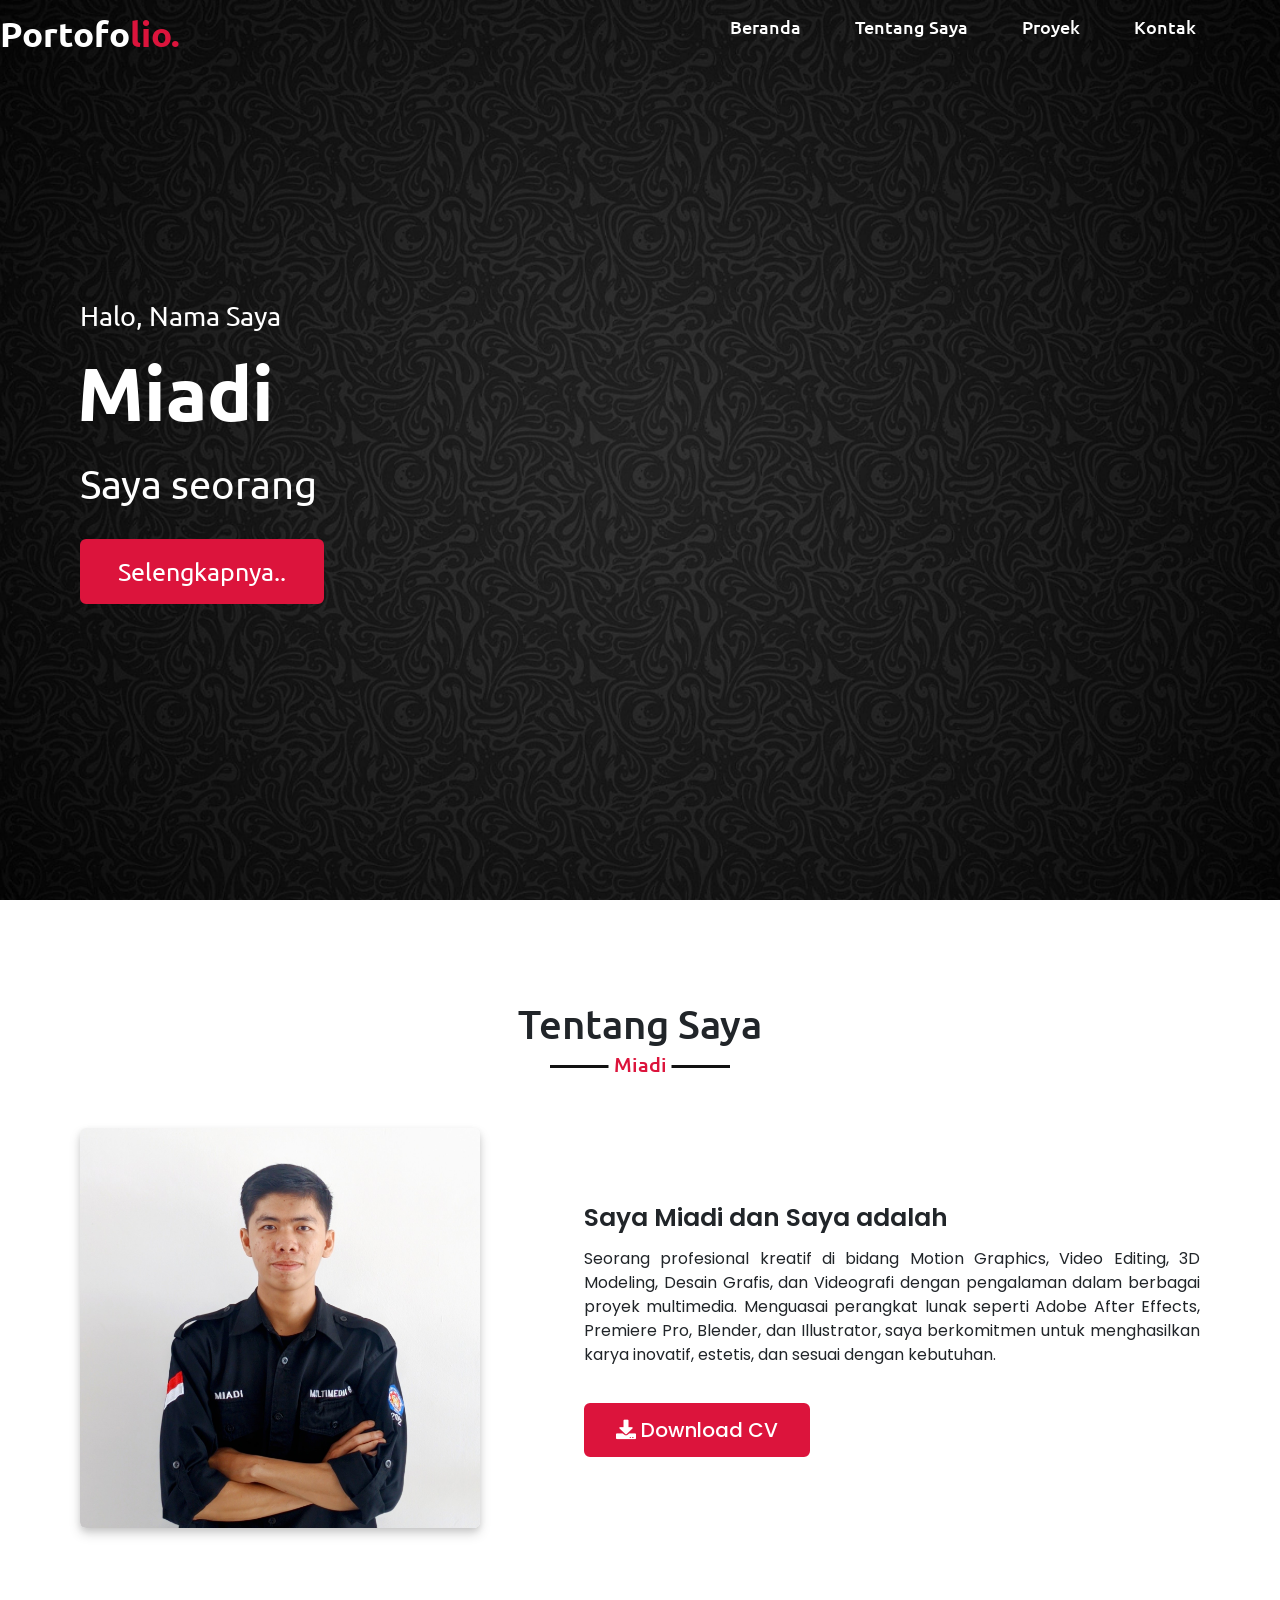
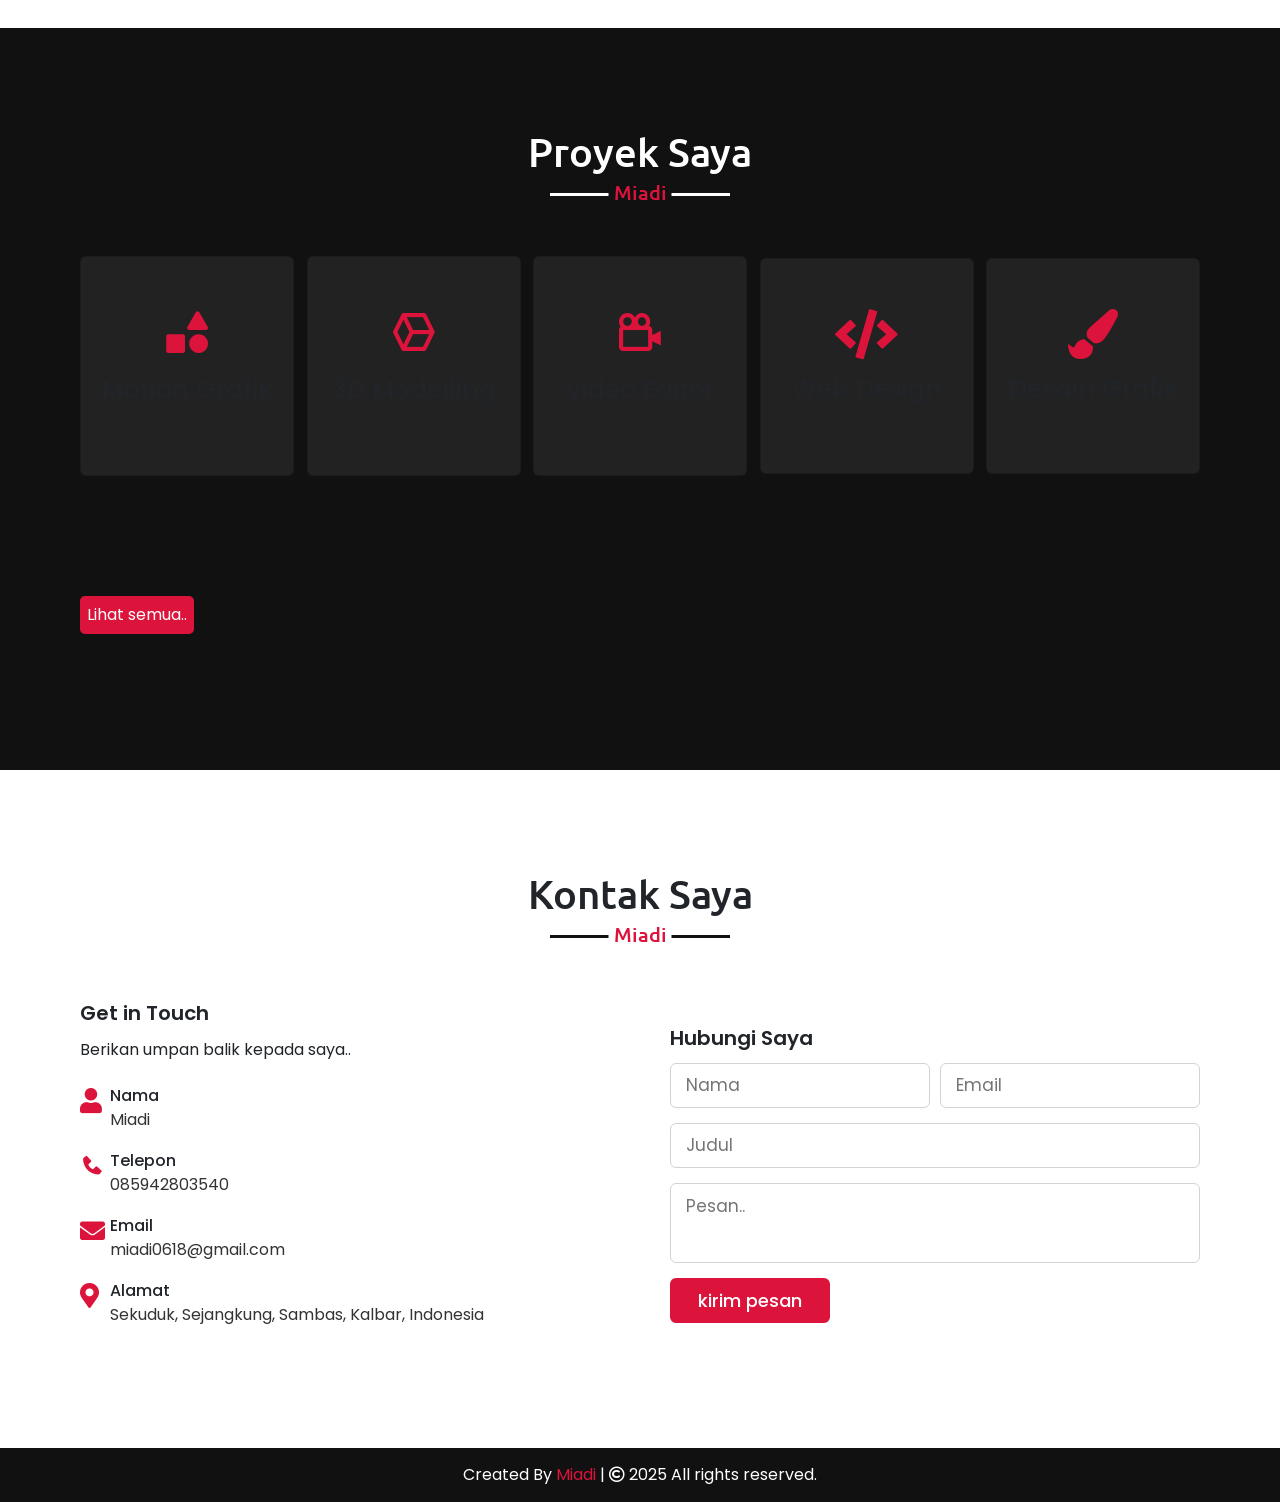
==== index.html @ 96605cbf "edit3" ====
<!DOCTYPE html>
<!-- Created By Miadi -->
<html lang="en">
<head>
    <meta charset="UTF-8">
    <meta name="viewport" content="width=device-width, initial-scale=1.0">
    <title>Personal Portfolio Website</title>
    <link rel="stylesheet" href="style_portofolio.css">

    <!-- cdn icon terbaru -->
    <link rel="stylesheet" href="https://cdnjs.cloudflare.com/ajax/libs/font-awesome/6.4.2/css/all.min.css" integrity="sha512-z3gLpd7yknf1YoNbCzqRKc4qyor8gaKU1qmn+CShxbuBusANI9QpRohGBreCFkKxLhei6S9CQXFEbbKuqLg0DA==" crossorigin="anonymous" referrerpolicy="no-referrer" />

    <link rel="stylesheet" href="https://cdnjs.cloudflare.com/ajax/libs/font-awesome/5.15.3/css/all.min.css"/>
    <script src="https://code.jquery.com/jquery-3.5.1.min.js"></script>
    <script src="https://cdnjs.cloudflare.com/ajax/libs/typed.js/2.0.11/typed.min.js"></script>
    <script src="https://cdnjs.cloudflare.com/ajax/libs/waypoints/4.0.1/jquery.waypoints.min.js"></script>
    <script src="https://cdnjs.cloudflare.com/ajax/libs/OwlCarousel2/2.3.4/owl.carousel.min.js"></script>
    <link rel="stylesheet" href="https://cdnjs.cloudflare.com/ajax/libs/OwlCarousel2/2.3.4/assets/owl.carousel.min.css"/>

    <!-- bootstrap -->
    <link href="https://cdn.jsdelivr.net/npm/bootstrap@5.0.2/dist/css/bootstrap.min.css" rel="stylesheet" integrity="sha384-EVSTQN3/azprG1Anm3QDgpJLIm9Nao0Yz1ztcQTwFspd3yD65VohhpuuCOmLASjC" crossorigin="anonymous">

    <!-- boxicon -->
    <link href='https://unpkg.com/boxicons@2.1.4/css/boxicons.min.css' rel='stylesheet'>

</head>
<body>
    <div class="scroll-up-btn">
        <i class="fas fa-angle-up"></i>
    </div>
    
    <nav class="navbar">
        <div class="max-width1">
            <div class="logo"><a href="#">Portofo<span>lio.</span></a></div>
            <ul class="menu">
                <li><a href="#home" class="menu-btn">Beranda</a></li>
                <li><a href="#about" class="menu-btn">Tentang Saya</a></li>
                <!-- <li><a href="#skills" class="menu-btn">Kemampuan</a></li> -->
                <li><a href="#services" class="menu-btn">Proyek</a></li>
                <li><a href="#contact" class="menu-btn">Kontak</a></li>
            </ul> 
        </div>
        <div class="menu-btn">
            <i class="fas fa-bars"></i>
        </div>
    </nav>

    <!-- home section start -->
    <section class="home" id="home">
        <div class="max-width">
            <div class="home-content">
                <div class="text-1">Halo, Nama Saya </div>
                <div class="text-2">Miadi</div>
                <div class="text-3">Saya seorang <span class="typing"></span></div>
                <a href="#about">Selengkapnya..</a>
            </div>
        </div>
        <div class="saya">
                <!-- <img src="images/saya.png" alt=""> -->
            </div>
    </section>




    <!-- about section start -->
    <section class="about" id="about">
        <div class="max-width">
            <h2 class="title">Tentang Saya</h2>
            <div class="about-content">
                <div class="column left">
                    <img src="images/me.jpg" alt="">
                </div>
                <div class="column right">
                    <div class="text">Saya Miadi dan Saya adalah <span class="typing-2"></span></div>
                    <p>Seorang profesional kreatif di bidang Motion Graphics, Video Editing, 3D Modeling, Desain Grafis, dan Videografi dengan pengalaman dalam berbagai proyek multimedia. Menguasai perangkat lunak seperti Adobe After Effects, Premiere Pro, Blender, dan Illustrator, saya berkomitmen untuk menghasilkan karya inovatif, estetis, dan sesuai dengan kebutuhan.</p>
                    <a href="https://drive.google.com/uc?export=download&id=19Hf9Jdq39tYBk__xKJUrTQYD89leUGbO">
                        <i class="fas fa-download"></i> Download CV
                    </a>
                    
                    
                </div>
            </div>
        </div>
    </section>

    <!-- https://drive.google.com/file/d/19Hf9Jdq39tYBk__xKJUrTQYD89leUGbO/view?usp=drive_link -->




        <!-- skills section start -->
        <!-- <section class="skills" id="skills">
            <div class="max-width">
                <h2 class="title">Kemampuan Saya</h2>
                <div class="skills-content">
                    <div class="column left">
                        <div class="text">My creative skills & experiences.</div>
                        <p>Lorem ipsum dolor sit amet consectetur adipisicing elit. Dignissimos, ratione error est recusandae consequatur, iusto illum deleniti quidem impedit, quos quaerat quis minima sequi. Cupiditate recusandae laudantium esse, harum animi aspernatur quisquam et delectus ipsum quam alias quaerat? Quasi hic quidem illum. Ad delectus natus aut hic explicabo minus quod.</p>
                        <a href="#">Read more</a>
                    </div>

                    <div class="column right header__container">

                        <div class="header__image">
                            <img src="img/apk/Blender.png" alt="header" class="floating blender"/>
                            <img src="img/apk/pr.png" alt="header" class="floating premiere"/>
                            <img src="img/apk/ae.png" alt="header" class="floating ae"/>
                          </div>
    
                    </div>
                </div>
            </div>
        </section> -->

    <!-- services section start -->
    <section class="services" id="services">
        <div class="max-width">
            <h2 class="title">Proyek Saya</h2>
            <div class="serv-content">

                <div class="card scroll-container" data-bs-toggle="collapse" data-bs-target="#multiCollapseExample1" aria-expanded="false" aria-controls="multiCollapseExample1"  onclick="window.location.href='#multiCollapseExample1';">
                    <div class="box">
                        <i class='bx bxs-shapes'></i>
                        <div class="text">Motion Grafik</div>
                        <p></p>
                    </div>
                </div>
                <div class="card" data-bs-toggle="collapse" data-bs-target="#multiCollapseExample2" aria-expanded="false" aria-controls="multiCollapseExample2" onclick="window.location.href='#multiCollapseExample2';">
                    <div class="box">
                        <i class='bx bx-cube-alt'></i>
                        <div class="text">3D Modelling</div>
                        <p></p>
                    </div>
                </div>
                <div class="card" data-bs-toggle="collapse" data-bs-target="#multiCollapseExample3" aria-expanded="false" aria-controls="multiCollapseExample3" onclick="window.location.href='#multiCollapseExample3';">
                    <div class="box">
                        <i class='bx bx-camera-movie'></i>
                        <div class="text">Video Editor</div>
                        <p></p>
                    </div>
                </div>
                <div class="card" data-bs-toggle="collapse" data-bs-target="#multiCollapseExample4" aria-expanded="false" aria-controls="multiCollapseExample4" onclick="window.location.href='#multiCollapseExample4';">
                    <div class="box">
                        <i class="fas fa-code"></i>
                        <div class="text">Web Design</div>
                        <p></p>
                    </div>
                </div>
                <div class="card" data-bs-toggle="collapse" data-bs-target="#multiCollapseExample5" aria-expanded="false" aria-controls="multiCollapseExample5" onclick="window.location.href='#multiCollapseExample5';">
                    <div class="box">
                        <i class="fas fa-paint-brush"></i>
                        <div class="text">Desain Grafis</div>
                        <p></p>
                    </div>
                </div>
               
               </div>

               <br><br><br><br><br>

               <p>
                <button class="btn-lihat" type="button" data-bs-toggle="collapse" data-bs-target=".multi-collapse" aria-expanded="false" aria-controls="multiCollapseExample1 multiCollapseExample2">Lihat semua..</button>
              </p>



              <div class="row" id="row">

<!-- -------------------------------------------------------------------------------------------------- -->

                <div class="col-12 mt-1">
                  <div class="collapse multi-collapse" id="multiCollapseExample1">
                    <div class="card card-body1">

                        <br>
                        <!-- card pertama motion -->
                        <div class="row row-cols-1 row-cols-md-2 g-4 row-cols-sm-1">

                            <div class="col">
                              <div class="card">
                                <article class="card__article">
                                  <iframe 
                                      src="https://www.youtube.com/embed/q24AsgGFx7E?si=3W241dP7K36eQRdl"
                                      title="YouTube video player" 
                                      class="card__iframe"
                                      frameborder="0" 
                                      allow="accelerometer; autoplay; clipboard-write; encrypted-media; gyroscope; picture-in-picture" 
                                      allowfullscreen>
                                  </iframe>
                              
                                  <div class="card__data">
                                      <h2 class="card__title">Iklan Super Burdas</h2>
                                      <a href="https://youtu.be/q24AsgGFx7E?si=dGJ-excuIYzQsgyW" class="card__button">Lihat</a>
                                  </div>
                              </article>
                              </div>
                            </div>

                       

                            <div class="col">
                              <div class="card">
                                <article class="card__article">
                                  <iframe 
                                      src="https://www.youtube.com/embed/hg7PuGPOqHw?si=G7HyFnnINPJ8nFLe" 
                                      title="YouTube video player" 
                                      class="card__iframe"
                                      frameborder="0" 
                                      allow="accelerometer; autoplay; clipboard-write; encrypted-media; gyroscope; picture-in-picture" 
                                      allowfullscreen>
                                  </iframe>
                              
                                  <div class="card__data">
                                      <h2 class="card__title">Animasi 2D | Pencemaran Sungai Sambas</h2>
                                      <a href="https://youtu.be/hg7PuGPOqHw?si=LdY50KUgfqYExidr" class="card__button">Lihat</a>
                                  </div>
                              </article>
                              </div>
                            </div>

                        </div>
                          <!-- card pertama -->

                    </div>
                  </div>
                </div>

<!-- -------------------------------------------------------------------------------------------------- -->

                <div class="col-12 mt-1">
                  <div class="collapse multi-collapse" id="multiCollapseExample2">
                    <div class="card card-body2">
                      
                        <br>
                        <!-- card kedua modelling -->
                        <div class="row row-cols-1 row-cols-md-2 g-4 row-cols-sm-1">

                            <div class="col">
                              <div class="card">
                                <article class="card__article">
                                  <iframe 
                                      src="https://www.youtube.com/embed/_586xhINRBM?si=McRN4S0EpmtvxrzA" 
                                      title="YouTube video player" 
                                      class="card__iframe"
                                      frameborder="0" 
                                      allow="accelerometer; autoplay; clipboard-write; encrypted-media; gyroscope; picture-in-picture" 
                                      allowfullscreen>
                                  </iframe>
                              
                                  <div class="card__data">
                                      <h2 class="card__title">Animasi 3D Tata Surya</h2>
                                      <a href="https://youtu.be/_586xhINRBM" class="card__button">Lihat</a>
                                  </div>
                              </article>
                              </div>
                            </div>
            

                            <div class="col">
                              <div class="card">
                                <article class="card__article">
                                  <iframe 
                                      src="https://www.youtube.com/embed/xCYUv6hjVT8?si=e72WwqLAdNTJS45x" 
                                      title="YouTube video player" 
                                      class="card__iframe"
                                      frameborder="0" 
                                      allow="accelerometer; autoplay; clipboard-write; encrypted-media; gyroscope; picture-in-picture" 
                                      allowfullscreen>
                                  </iframe>
                              
                                  <div class="card__data">
                                      <h2 class="card__title">Animasi 3D Dancing Ball Animation</h2>
                                      <a href="https://youtu.be/xCYUv6hjVT8" class="card__button">Lihat</a>
                                  </div>
                              </article>
                              </div>
                            </div>

                        </div>
                          <!-- card kedua -->
                        

                    </div>
                  </div>
                </div>



<!-- -------------------------------------------------------------------------------------------------- -->


                <div class="col-12 mt-1">
                  <div class="collapse multi-collapse" id="multiCollapseExample3">
                    <div class="card card-body3">
                      
                        <br>
                        <!-- card ketiga video editor-->
                        <div class="row row-cols-1 row-cols-md-2 g-4">

                            <div class="col">
                                <div class="card_website_img video">
                                    <article class="card__article">
                                        <h2 class="card__title video">Film Fiksi <span class="toko"></span></h2>
                                        <img 
                                            src="img/video/rahasia.png" 
                                            alt="Thumbnail Video Iklan Super Burdas"
                                            class="card-img"
                                            />
                                            <div class="card__data">
                                                <h2 class="card__title">Rahasia Buku Tua</h2>
                                                <a href="https://youtu.be/W3ik7_9vt18" class="card__button">Lihat</a>
                                            </div>
                                    </article>
                                </div>
                            </div>
                            
                            <div class="col">
                                <div class="card_website_img video">
                                    <article class="card__article">
                                        <h2 class="card__title video">Iklan Layanan Masyarakat</h2>
                                        <img 
                                            src="img/video/toxic.png" 
                                            alt="Thumbnail Video Iklan Super Burdas"
                                            class="card-img"
                                            />
                                            <div class="card__data">
                                                <h2 class="card__title">TOXIC</h2>
                                                <a href="https://youtu.be/NIaRHy4E2HA" class="card__button">Lihat</a>
                                            </div>
                                    </article>
                                </div>
                            </div>


                        </div>
                          <!-- card ketiga -->


                    </div>
                  </div>
                </div>

<!-- -------------------------------------------------------------------------------------------------- -->

              
                <div class="col-12 mt-1">
                  <div class="collapse multi-collapse" id="multiCollapseExample4">
                    <div class="card card-body4">
                      
                        <br>
                        <!-- card keempat web desain-->

                        <div class="row row-cols-1 row-cols-md-2 g-4">

                            <div class="col">
                                <div class="card_website_img website">
                                    <article class="card__article">
                                        <h2 class="card__title website">Desain UI login Page <span class="toko">tokosambas.com</span></h2>
                                        <img 
                                            src="img/website/w4.png" 
                                            alt="Thumbnail Video Iklan Super Burdas"
                                            class="card-img"
                                        />
                                    
                                    </article>
                                </div>
                            </div>
                            
                            <div class="col">
                                <div class="card_website_img website">
                                    <article class="card__article">
                                        <h2 class="card__title website">Clonning Website Lazada</h2>
                                        <img 
                                            src="img/website/w2.png" 
                                            alt="Thumbnail Video Iklan Super Burdas"
                                            class="card-img"
                                        />
                    
                                    </article>
                                </div>
                            </div>


                        </div>
                          <!-- card keempat -->


                    </div>
                  </div>
                </div>

<!-- -------------------------------------------------------------------------------------------------- -->

                <div class="col-12 mt-1">
                  <div class="collapse multi-collapse" id="multiCollapseExample5">
                    <div class="card card-body5">
                        
                        <br>
                        <!-- card kelima design grafis-->

                        <div class="row row-cols-1 row-cols-md-2 g-4">

                            <div class="col">
                                <div class="card img desain">
                                    <article class="card__article">
                                        <h2 class="card__title desain">Desain Poster UMKM Sambal Cobek Bakar</h2>
                                        <img 
                                            src="img/desain/d2.png" 
                                            alt="Thumbnail Video Iklan Super Burdas"
                                            class="card-img"
                                        />
                                    
                                    </article>
                                </div>
                            </div>
                            
                            <div class="col">
                                <div class="card img desain">
                                    <article class="card__article">
                                        <h2 class="card__title desain">Desain Label UMKM Madu Kelulut</h2>
                                        <img 
                                            src="img/desain/d6.jpeg" 
                                            alt="Thumbnail Video Iklan Super Burdas"
                                            class="card-img"
                                        />
                    
                                    </article>
                                </div>
                            </div>
                            



                        </div>
                            <!-- card kelima -->


                    </div>
                  </div>
                </div>
           


            </div>


            </div>
        </div>

        
    </section>
    <!-- services section end -->





    <!-- contact section start -->
    <section class="contact" id="contact">
        <div class="max-width">
            <h2 class="title">Kontak Saya</h2>
            <div class="contact-content">
                <div class="column left">
                    <div class="text">Get in Touch</div>
                    <p>Berikan umpan balik kepada saya..</p>
                    <div class="icons">
                        <div class="row" >
                            <i class="fas fa-user"></i>
                            <div class="info">
                                <div class="head">Nama</div>
                                <div class="sub-title">Miadi</div>
                            </div>
                        </div>
                        <div class="row" onclick="window.location.href='https:/bit.ly/3UehojF';">
                            <i class='bx bxs-phone'></i>
                            <div class="info">
                                <div class="head">Telepon</div>
                                <div class="sub-title">085942803540</div>
                            </div>
                        </div>
                        <div class="row" onclick="window.location.href='mailto:miadi0618@gmail.com?subject=Subjek%20Pesan&body=Isi%20Pesan%20Anda';">
                            <i class="fas fa-envelope"></i>
                            <div class="info">
                                <div class="head">Email</div>
                                <div class="sub-title">miadi0618@gmail.com</div>
                            </div>
                        </div>
                        <div class="row" onclick="window.location.href='https:/maps.app.goo.gl/vZv94PPFDSzTx4Ua9';">
                            <i class="fas fa-map-marker-alt"></i>
                            <div class="info">
                                <div class="head">Alamat</div>
                                <div class="sub-title">Sekuduk, Sejangkung, Sambas, Kalbar, Indonesia</div>
                            </div>
                        </div>
                        
                        
                    </div>
                </div>

                <div class="column right">
                    <div class="text">Hubungi Saya</div>
                    <form action="https://formspree.io/f/xgejzkay" method="post">
                        <div class="fields">
                            <div class="field name">
                                <input type="text" placeholder="Nama" required name="name" id="name">
                            </div>
                            <div class="field email">
                                <input type="email" placeholder="Email" required name="email" id="email">
                            </div>
                        </div>
                        <div class="field">
                            <input type="text" placeholder="Judul" required name="Subject" id="Subject">
                        </div>
                        <div class="field textarea">
                            <textarea cols="30" rows="10" placeholder="Pesan.." required name="message" id="message"></textarea>
                        </div>
                        <div class="button-area">
                            <button type="submit">kirim pesan</button>
                        </div>
                    </form>
                </div>
            </div>
        </div>
    </section>

    <!-- footer section start -->
    <footer>
        <span>Created By <a href="">Miadi</a> | <span class="far fa-copyright"></span> 2025 All rights reserved.</span>
    </footer>

    <!-- on clik -->
    <!-- onclick="window.location.href='...';" -->


    <!-- no hp -->
    <!-- onclick="window.location.href='https:/bit.ly/3UehojF';" -->

    <!-- email -->
    <!-- onclick="window.location.href='mailto:miadi0618@gmail.com?subject=Subjek%20Pesan&body=Isi%20Pesan%20Anda';" -->

    <!-- map -->
    <!-- onclick="window.location.href='https:/maps.app.goo.gl/vZv94PPFDSzTx4Ua9';" -->




    <script src="script_portofolio.js"></script>

<!-- Script -->
<!-- <script>
    function toggleCollapseAndScroll(target) {
        const element = document.querySelector(target);

        if (!element) return; // Jika elemen tidak ditemukan, keluar dari fungsi

        // Toggle collapse menggunakan Bootstrap
        const collapseInstance = new bootstrap.Collapse(element, { toggle: true });

        // Tunggu hingga elemen terbuka (Bootstrap animasi sekitar 350ms)
        setTimeout(() => {
            element.scrollIntoView({ behavior: "smooth", block: "start" });
        }, 400);
    }
</script> -->

<!-- Bootstrap JS (Pastikan ini ada di proyek) -->
<!-- <script src="https://cdn.jsdelivr.net/npm/bootstrap@5.3.0/dist/js/bootstrap.bundle.min.js"></script> -->

    <!-- bootstrap -->
    <script src="https://cdn.jsdelivr.net/npm/bootstrap@5.0.2/dist/js/bootstrap.bundle.min.js" integrity="sha384-MrcW6ZMFYlzcLA8Nl+NtUVF0sA7MsXsP1UyJoMp4YLEuNSfAP+JcXn/tWtIaxVXM" crossorigin="anonymous"></script>
</body>
</html>
---- style_portofolio.css ----
/*  import google fonts */
@import url('https://fonts.googleapis.com/css2?family=Poppins:wght@400;500;600;700&family=Ubuntu:wght@400;500;700&display=swap');

*{
    margin: 0;
    padding: 0;
    box-sizing: border-box;
    text-decoration: none;
}
html{
    scroll-behavior: smooth;
}

/* custom scroll bar */
::-webkit-scrollbar {
    width: 10px;
}
::-webkit-scrollbar-track {
    background: #f1f1f1;
}
::-webkit-scrollbar-thumb {
    background: #888;
}

::-webkit-scrollbar-thumb:hover {
    background: #555;
}

/* all similar content styling codes */
section{
    padding: 100px 0px;
}
.max-width{
    max-width: 1300px;
    padding: 0px 80px ;
    margin: auto;
}
.about, .services, .skills, .teams, .contact, footer{
    font-family: 'Poppins', sans-serif;
}
.about .about-content,
.services .serv-content,
.skills .skills-content,
.contact .contact-content{
    display: flex;
    flex-wrap: wrap;
    align-items: center;
    justify-content: space-between;
}
section .title{
    position: relative;
    text-align: center;
    font-size: 40px;
    font-weight: 500;
    margin-bottom: 60px;
    padding-bottom: 20px;
    font-family: 'Ubuntu', sans-serif;
}
section .title::before{
    content: "";
    position: absolute;
    bottom: 0px;
    left: 50%;
    width: 180px;
    height: 3px;
    background: #111;
    transform: translateX(-50%);
}
section .title::after{
    position: absolute;
    bottom: -8px;
    left: 50%;
    font-size: 20px;
    color: crimson;
    padding: 0px 5px;
    background: #fff;
    transform: translateX(-50%);
}

/* navbar styling */

.navbar{
    position: fixed !important;
    width: 100% ;
    z-index: 1002 ;
    padding: 30px 30px ;
    font-family: 'Ubuntu', sans-serif;
    transition: all 0.3s ease;
}
.navbar.sticky{
    padding: 15px 30px ;
    background: crimson;
}
.navbar .max-width1{
    display: flex !important;
    align-items: center !important;
    justify-content: space-between !important;
    text-decoration: none ;
}

.navbar .logo{
    text-decoration: none ;
}
.navbar .logo a{
    color: #fff ;
    font-size: 35px;
    font-weight: 600;
    text-decoration: none;
}
.navbar .logo a span{
    color: crimson ;
    transition: all 0.3s ease;
}
.navbar.sticky .logo a span{
    color: yellow !important;
}

.navbar .menu{
    padding-left: 500px;
}


.navbar .menu li{
    list-style: none;
    display: inline-block;
    margin-left: 25px;
}
.navbar .menu li a{
    display: block;
    color: #fff !important;
    font-size: 18px;
    font-weight: 500;
    margin-left: 25px;
    transition: color 0.3s ease;
    text-decoration: none;
}
.navbar .menu li a:hover{
    color: crimson !important;
}
.navbar.sticky .menu li a:hover{
    color: yellow !important;
}

/* menu btn styling */
.menu-btn{
    color: #fff;
    font-size: 23px;
    cursor: pointer;
    display: none;
}
.scroll-up-btn{
    position: fixed;
    height: 45px;
    width: 42px;
    background: crimson;
    right: 30px;
    bottom: 10px;
    text-align: center;
    line-height: 45px;
    color: #fff;
    z-index: 1001;
    font-size: 30px;
    border-radius: 6px;
    border-bottom-width: 2px;
    cursor: pointer;
    opacity: 0;
    pointer-events: none;
    transition: all 0.3s ease;
}
.scroll-up-btn.show{
    bottom: 30px;
    opacity: 1;
    pointer-events: auto;
}
.scroll-up-btn:hover{
    filter: brightness(90%);
}


/* home section styling */
.home{
    display: flex;
    background: url("images/bg.jpg") no-repeat center;
    height: 100vh;
    color: #fff;
    min-height: 500px;
    background-size: cover;
    background-attachment: fixed;
    font-family: 'Ubuntu', sans-serif;
}
.home .max-width{
  width: 100%;
  display: flex;
}
.home .max-width .row{
  margin-right: 0;
}
.home .home-content .text-1{
    font-size: 27px;
}
.home .home-content .text-2{
    font-size: 75px;
    font-weight: 600;
    margin-left: -3px;
}
.home .home-content .text-3{
    font-size: 40px;
    margin: 5px 0;
}
.home .home-content .text-3 span{
    color: crimson;
    font-weight: 500;
}
.home .home-content a{
    display: inline-block;
    background: crimson;
    color: #fff;
    font-size: 25px;
    padding: 12px 36px;
    margin-top: 20px;
    font-weight: 400;
    border-radius: 6px;
    border: 2px solid crimson;
    transition: all 0.3s ease;
    text-decoration: none;
}
.home .home-content a:hover{
    color: crimson;
    background: none;
    text-decoration: none;
}

/*nyobe gambar*/
.home .saya img{
    margin-top: px;
    margin-right: 20px;
    height: 40rem;
    width: 30rem;
}

/* about section styling */
.about .title::after{
    content: "Miadi";
}
.about .about-content .left{
    width: 45%;
}
.about .about-content .left img{
    height: 400px;
    width: 400px;
    object-fit: cover;
    border-radius: 6px;
    box-shadow: 0px 6px 12px rgba(0, 0, 0, 0.15), 
    0px 3px 6px rgba(0, 0, 0, 0.1);
}
.about .about-content .right{
    width: 55%;
}
.about .about-content .right .text{
    font-size: 25px;
    font-weight: 600;
    margin-bottom: 10px;
}
.about .about-content .right .text span{
    color: crimson;
}
.about .about-content .right p{
    text-align: justify;
}
.about .about-content .right a{
    display: inline-block;
    background: crimson;
    color: #fff;
    font-size: 20px;
    font-weight: 500;
    padding: 10px 30px;
    margin-top: 20px;
    border-radius: 6px;
    border: 2px solid crimson;
    transition: all 0.3s ease;
    text-decoration: none;
    
}
.about .about-content .right a:hover{
    color: crimson;
    background: none;
    text-decoration: none;
}

/* services section styling/      PROYEK      */
.services, .teams{
    color:#fff;
    background: #111;
}
.services .title::before,
.teams .title::before{
    background: #fff;
}
.services .title::after,
.teams .title::after{
    background: #111;
    content: "Miadi";
}
.services .serv-content .card{
    width: calc(20% - 10px);
    background: #222;
    text-align: center;
    border-radius: 6px;
    padding: 50px 5px;
    cursor: pointer;
    transition: all 0.3s ease;
}
.services .serv-content .card:hover{
    background: crimson;
}
.services .serv-content .card .box{
    transition: all 0.3s ease;
}
.services .serv-content .card:hover .box{
    transform: scale(1.05);
}
.services .serv-content .card i{
    font-size: 50px;
    color: crimson;
    transition: color 0.3s ease;
}
.services .serv-content .card:hover i{
    color: #fff;
}
.services .serv-content .card .text{
    font-size: 25px;
    font-weight: 500;
    margin: 10px 0 7px 0;
}



.card.img{
    max-width: 350px; /* Sesuaikan dengan ukuran yang diinginkan */
    margin: 0 auto;
}
.card_website_img{
    max-width: 500px; /* Sesuaikan dengan ukuran yang diinginkan */
    margin: 0 auto;
}
/* ---------------------------------------------------------- */
.card_website_img.video:hover{
    transform: scale(1.2);
    transition: ease .5s;
    box-shadow: 0 10px 20px rgb(255, 0, 0);
}

.card_website_img.website:hover{
    transform: scale(1.2);
    transition: ease .5s;
    box-shadow: 0 10px 20px rgba(0, 179, 255, 0.855);
}
.card.img.desain:hover{
    transform: scale(1.2);
    transition: ease .5s;
    box-shadow: 0 10px 20px orangered;
}

/* ------------------------------------------------------------ */

h2.card__title.video{
    font-size: 25px;
    background-color: rgba(227, 30, 30, 0.907);
    color: white;
    text-align: center;
    padding: 2px;
    border-radius: 5px;
}

h2.card__title.website{
    font-size: 25px;
    background-color: rgba(0, 179, 255, 0.855);
    color: white;
    text-align: center;
    padding: 2px;
    border-radius: 5px;
}

h2.card__title.desain{
    font-size: 25px;
    background-color: orangered;
    color: white;
    text-align: center;
    padding: 2px;
    border-radius: 5px;
}


.card__iframe {
    width: 500px;
    height: 328px;
    border-radius: 1.5rem;
    overflow: hidden;
    display: block;
}

.card-img {
    width: 100%; /* Mengikuti lebar container */
    height: auto; /* Menjaga proporsi gambar */
    border-radius: 1.5rem; /* Memberikan sudut melengkung */
    display: block; /* Menghapus ruang bawah gambar (jika ada) */
    object-fit: cover; /* Opsional, gunakan untuk memotong gambar agar pas di container */
}

/* .card.scroll-container {
    max-height: 400px; 
    overflow: hidden; 
    position: relative;
} */



.row.row-cols-1.row-cols-md-2.g-4 .card{
    background: transparent !important;
}

h2.card__title{
    z-index: 1000;
}



.btn-lihat{
    padding: 7px;
    color: #fff;
    background: crimson;
    border-radius: 5px;
    border: none;
}

.card.card-body1, .card.card-body2, .card.card-body3, .card.card-body4, .card.card-body5{
    background-color: transparent;
}




/* ================================================ */

.container2 {
    display: grid;
    place-items: center;
    margin-inline: 1.5rem;
    padding-block: 1rem;
  }

  .kartu .judul{
    margin: auto;
    padding: 0 0 1rem;
    font-size: 2rem;
    color: black;
    text-align: center;
  }
  
  .kartu .judul span{
    color: crimson;
  }
  
   .kartu .judul-p{
    padding-bottom: 2.5rem;
    font-size: 1.5rem;
    color: black;
    margin: auto;
    text-align: center;
  }

  
  .card__container2 {
    display: grid;
    row-gap: 3.5rem;
  }
  
  .card__article {
    position: relative;
    overflow: hidden;
  }
  
  .card__img {
    width: 328px;
    height: 328px;
    border-radius: 1.5rem;
  }
  
  .card__data {
    width: 500px;
    background-color: white;
    padding: 1.5rem 1.5rem;
    box-shadow: 0 8px 24px hsla(0, 0%, 0%, .15);
    border-radius: 1rem;
    position: absolute;
    bottom: -9rem;
    left: 0;
    right: 0;
    margin-inline: auto;
    opacity: 0;
    transition: opacity 1s 1s;
    z-index: 1000;
  }
  
  .card__description {
    display: block;
    font-size: 1.3rem;
    margin-bottom: 20px;
  }
  
  .card__title {
    font-size: 1.3rem;
    font-weight: 500;
    color: maroon;
    margin-bottom: 20px;
    cursor: pointer;
  }
  
  .card__button {
    text-decoration: none;
    font-size: 20px;
    font-weight: 500;
    color: white;
    background-color: crimson;
    padding: 5px 10px;
    border-radius: 5px;
    text-decoration: none;
  }
  
  .card__button:hover {
    background: none;
    color: #e71247;
    outline: 2px solid crimson;
  }


  span.toko{
    color: yellow;

  }
  
/* --------------------------------------------------- */


  /*  animasi hover */
  .card__article:hover .card__data {
    animation: show-data 1s forwards;
    opacity: 1;
    transition: opacity .3s;
  }
  
  .card__article:hover {
    animation: remove-overflow 2s forwards;
  }
  
  .card__article:not(:hover) {
    animation: show-overflow 2s forwards;
  }
  
  .card__article:not(:hover) .card__data {
    animation: remove-data 1s forwards;
  }
  
  /* Card animation */
  @keyframes show-data {
    50% {
      transform: translateY(-10rem);
    }
    100% {
      transform: translateY(-7rem);
    }
  }
  
  @keyframes remove-overflow {
    to {
      overflow: initial;
    }
  }
  
  @keyframes remove-data {
    0% {
      transform: translateY(-7rem);
    }
    50% {
      transform: translateY(-10rem);
    }
    100% {
      transform: translateY(.5rem);
    }
  }
  
  @keyframes show-overflow {
    0% {
      overflow: initial;
      pointer-events: none;
    }
    50% {
      overflow: hidden;
    }
  }




/* ================================================ */







/* ======================================================================== */


.header__image {
    position: relative;
  }
  
  .header__image img {
    position: absolute;
    top: 50%;
    left: 50%;
    border: 0.5rem solid var(--extra-light);
    border-radius: 2rem;
    /* box-shadow: 5px 5px 30px rgba(0, 0, 0, 0.1); */
  }


  /* blender */
  
  .header__image img:nth-child(1) {
    max-width: 170px;
    transform: translate(-65%, -50%);

  }
  /* ae */
  
  .header__image img:nth-child(2) {
    max-width: 170px;
    transform: translate(-60%, -25%);
    
  }

  /* premiere */
  .header__image img:nth-child(2) {
    max-width: 170px;
    transform: translate(5%, -20%);
  }



    .header__image .floating.blender{
        top: 220px;
        left: 350px;
        z-index: 300;
        box-shadow: -7px 7px 5px rgba(0, 0, 0, 0.515)

    }
    .header__image .floating.premiere{
        top: -130px;
        left: -20px;
        z-index: 100;
        box-shadow: 7px 7px 5px rgba(0, 0, 0, 0.427)

    }
    .header__image .floating.ae{
        top: -90px;
        left: 70px;
        z-index: 200;
        box-shadow: 7px 7px 5px 2px rgba(0, 0, 0, 0.427)


    }


.header__image {
    position: relative;
  }
  
  .floating {
    position: absolute;
    animation: float 2s ease-in-out infinite;
  }



  @keyframes float {
    0% {
      transform: translate(0, 0);
    }
    50% {
      transform: translate(0, -20px);
    }
    100% {
      transform: translate(0, 0);
    }
  }















/* skills section styling */
/* .skills{
    background: #d9d9d9;
    height: 100vh;
}
.skills .title::after{
    background: #d9d9d9;
    content: "Miadi";
}
.skills .skills-content .column{
    width: calc(50% - 30px);
}
.skills .skills-content .left .text{
    font-size: 20px;
    font-weight: 600;
    margin-bottom: 10px;
}
.skills .skills-content .left p{
    text-align: justify;
}
.skills .skills-content .left a{
    display: inline-block;
    background: crimson;
    color: #fff;
    font-size: 18px;
    font-weight: 500;
    padding: 8px 16px;
    margin-top: 20px;
    border-radius: 6px;
    border: 2px solid crimson;
    transition: all 0.3s ease;
}
.skills .skills-content .left a:hover{
    color: crimson;
    background: none;
}
.skills .skills-content .right .bars{
    margin-bottom: 15px;
}
.skills .skills-content .right .info{
    display: flex;
    margin-bottom: 5px;
    align-items: center;
    justify-content: space-between;
}
.skills .skills-content .right span{
    font-weight: 500;
    font-size: 18px;
}
.skills .skills-content .right .line{
    height: 5px;
    width: 100%;
    background: lightgrey;
    position: relative;
}
.skills .skills-content .right .line::before{
    content: "";
    position: absolute;
    height: 100%;
    left: 0;
    top: 0;
    background: crimson;
}
.skills-content .right .html::before{
    width: 10%;
}
.skills-content .right .css::before{
    width: 70%;
}
.skills-content .right .js::before{
    width: 50%;
}
.skills-content .right .php::before{
    width: 60%;
}
.skills-content .right .mysql::before{
    width: 60%;
} */



/* contact section styling */
.contact .title::after{
    content: "Miadi";
}
.contact .contact-content .column{
    width: calc(50% - 30px);
}
.contact .contact-content .text{
    font-size: 20px;
    font-weight: 600;
    margin-bottom: 10px;
}
.contact .contact-content .left p{
    text-align: justify;
}
.contact .contact-content .left .icons{
    margin: 10px 0 !important;
}
.contact .contact-content .row{
    display: flex;
    height: 65px;
    align-items: center;
    cursor: pointer;
}
.contact .contact-content .row:hover{
    color: #fff;
    background: #888787;
    border-radius: 5px;
    transition: 0.5s ease;
}

.contact .contact-content .row .sub-title:hover{
    color: crimson;
}
.contact .contact-content .row .info{
    margin-left: 30px;
    margin-top: -50px;
}
.contact .contact-content .row i{
    font-size: 25px;
    color: crimson;
}
.contact .contact-content .info .head{
    font-weight: 500;
}
.contact .contact-content .info .sub-title{
    color: #333;
}
.contact .right form .fields{
    display: flex;
}
.contact .right form .field,
.contact .right form .fields .field{
    height: 45px;
    width: 100%;
    margin-bottom: 15px;
}
.contact .right form .textarea{
    height: 80px;
    width: 100%;
}
.contact .right form .name{
    margin-right: 10px;
}
.contact .right form .field input,
.contact .right form .textarea textarea{
    height: 100%;
    width: 100%;
    border: 1px solid lightgrey;
    border-radius: 6px;
    outline: none;
    padding: 0 15px;
    font-size: 17px;
    font-family: 'Poppins', sans-serif;
    transition: all 0.3s ease;
}
.contact .right form .field input:focus,
.contact .right form .textarea textarea:focus{
    border-color: #b3b3b3;
}
.contact .right form .textarea textarea{
  padding-top: 10px;
  resize: none;
}
.contact .right form .button-area{
  display: flex;
  align-items: center;
}
.right form .button-area button{
  color: #fff;
  display: block;
  width: 160px!important;
  height: 45px;
  outline: none;
  font-size: 18px;
  font-weight: 500;
  border-radius: 6px;
  cursor: pointer;
  flex-wrap: nowrap;
  background: crimson;
  border: 2px solid crimson;
  transition: all 0.3s ease;
}
.right form .button-area button:hover{
  color: crimson;
  background: none;
}
/* footer section styling */
footer{
    background: #111;
    padding: 15px 23px;
    color: #fff;
    text-align: center;
}
footer span a{
    color: crimson;
    text-decoration: none;
}
footer span a:hover{
    text-decoration: underline;
}



/* ========================================================================== */



/* responsive media query start */
@media (max-width: 1104px) {
    .about .about-content .left img{
        height: 350px;
        width: 350px;
    }
    .header__image img:nth-child(1) {
        max-width: 300px;
      }
    
      .header__image img:nth-child(2) {
        max-width: 200px;
      }
}

@media (max-width: 991px) {
    .max-width{
        padding: 0 50px;
    }
    .skills{
        height: auto;
    }
}
@media (max-width: 947px){
    .menu-btn{
        display: block;
        z-index: 999;
    }
    .menu-btn i.active:before{
        content: "\f00d";
    }
    .navbar .menu{
        position: fixed;
        height: 100vh;
        width: 100%;
        left: -100%;
        top: 0;
        background: #111;
        text-align: center;
        padding-top: 80px;
        transition: all 0.3s ease;
    }
    .navbar .menu.active{
        left: 0;
    }
    .navbar .menu li{
        display: block;
    }
    .navbar .menu li a{
        display: inline-block;
        margin: 20px 0;
        font-size: 25px;
    }
    .home .home-content .text-2{
        font-size: 70px;
    }
    .home .home-content .text-3{
        font-size: 35px;
    }
    .home .home-content a{
        font-size: 23px;
        padding: 10px 30px;
    }
    .max-width{
        max-width: 930px;
    }
    .about .about-content .column{
        width: 100%;
    }
    .about .about-content .left{
        display: flex;
        justify-content: center;
        margin: 0 auto 60px;
    }
    .about .about-content .right{
        flex: 100%;
    }
    .services .serv-content .card{
        width: calc(50% - 10px);
        margin-bottom: 20px;
    }
    .skills .skills-content .column,
    .contact .contact-content .column{
        width: 100%;
        margin-bottom: 35px;
    }

    .navbar .menu{
        padding-left: 0;
    }

    .header__image {
        min-height: 500px;
      }
    
}

@media (max-width: 690px) {
    .max-width{
        padding: 0 23px;
    }
    .home .home-content .text-2{
        font-size: 60px;
    }
    .home .home-content .text-3{
        font-size: 32px;
    }
    .home .home-content a{
        font-size: 20px;
    }
    .services .serv-content .card{
        width: 100%;
    }

    .navbar .menu{
        padding-left: 0;
    }
/* --------------------------------- */
    .card__iframe {
        width: 420px;
        height: 328px;
        border-radius: 1.5rem;
        overflow: hidden;
        display: block;
        margin: auto;
    }

    .card__data {
        width: 400px;
        background-color: white;
        padding: 1.5rem 1.5rem;
        box-shadow: 0 8px 24px hsla(0, 0%, 0%, .15);
        border-radius: 1rem;
        position: absolute;
        bottom: -9rem;
        left: 0;
        right: 0;
        margin-inline: auto;
        opacity: 0;
        transition: opacity 1s 1s;
        z-index: 1000;
      }

      .card_website_img.video:hover{
        transform: scale(1.1);
        transition: ease .5s;
        box-shadow: 0 10px 20px rgb(255, 0, 0);
    }
    
    .card_website_img.website:hover{
        transform: scale(1.1);
        transition: ease .5s;
        box-shadow: 0 10px 20px rgba(0, 179, 255, 0.855);
    }
    .card.img.desain:hover{
        transform: scale(1.1);
        transition: ease .5s;
        box-shadow: 0 10px 20px orangered;
    }

/* --------------------------------- */

}

@media (max-width: 500px) {
    .home .home-content .text-2{
        font-size: 50px;
    }
    .home .home-content .text-3{
        font-size: 27px;
    }
    .about .about-content .right .text,
    .skills .skills-content .left .text{
        font-size: 19px;
    }
    .contact .right form .fields{
        flex-direction: column;
    }
    .contact .right form .name,
    .contact .right form .email{
        margin: 0;
    }
    .right form .error-box{
       width: 150px;
    }
    .scroll-up-btn{
        right: 15px;
        bottom: 15px;
        height: 38px;
        width: 35px;
        font-size: 23px;
        line-height: 38px;
    }

    .navbar .menu{
        padding-left: 0;
    }



    /* --------------------------------- */
    .card__iframe {
        width: auto;
        height: 328px;
        border-radius: 1.5rem;
        overflow: hidden;
        display: block;
        margin: auto;
    }

    .card__data {
        width: auto;
        background-color: white;
        padding: 1.5rem 1.5rem;
        box-shadow: 0 8px 24px hsla(0, 0%, 0%, .15);
        border-radius: 1rem;
        position: absolute;
        bottom: -9rem;
        left: 0;
        right: 0;
        margin-inline: auto;
        opacity: 0;
        transition: opacity 1s 1s;
        z-index: 1000;
      }

      .card_website_img.video:hover{
        transform: scale(1.1);
        transition: ease .5s;
        box-shadow: 0 10px 20px rgb(255, 0, 0);
    }
    
    .card_website_img.website:hover{
        transform: scale(1.1);
        transition: ease .5s;
        box-shadow: 0 10px 20px rgba(0, 179, 255, 0.855);
    }
    .card.img.desain:hover{
        transform: scale(1.1);
        transition: ease .5s;
        box-shadow: 0 10px 20px orangered;
    }

/* --------------------------------- */
    
}
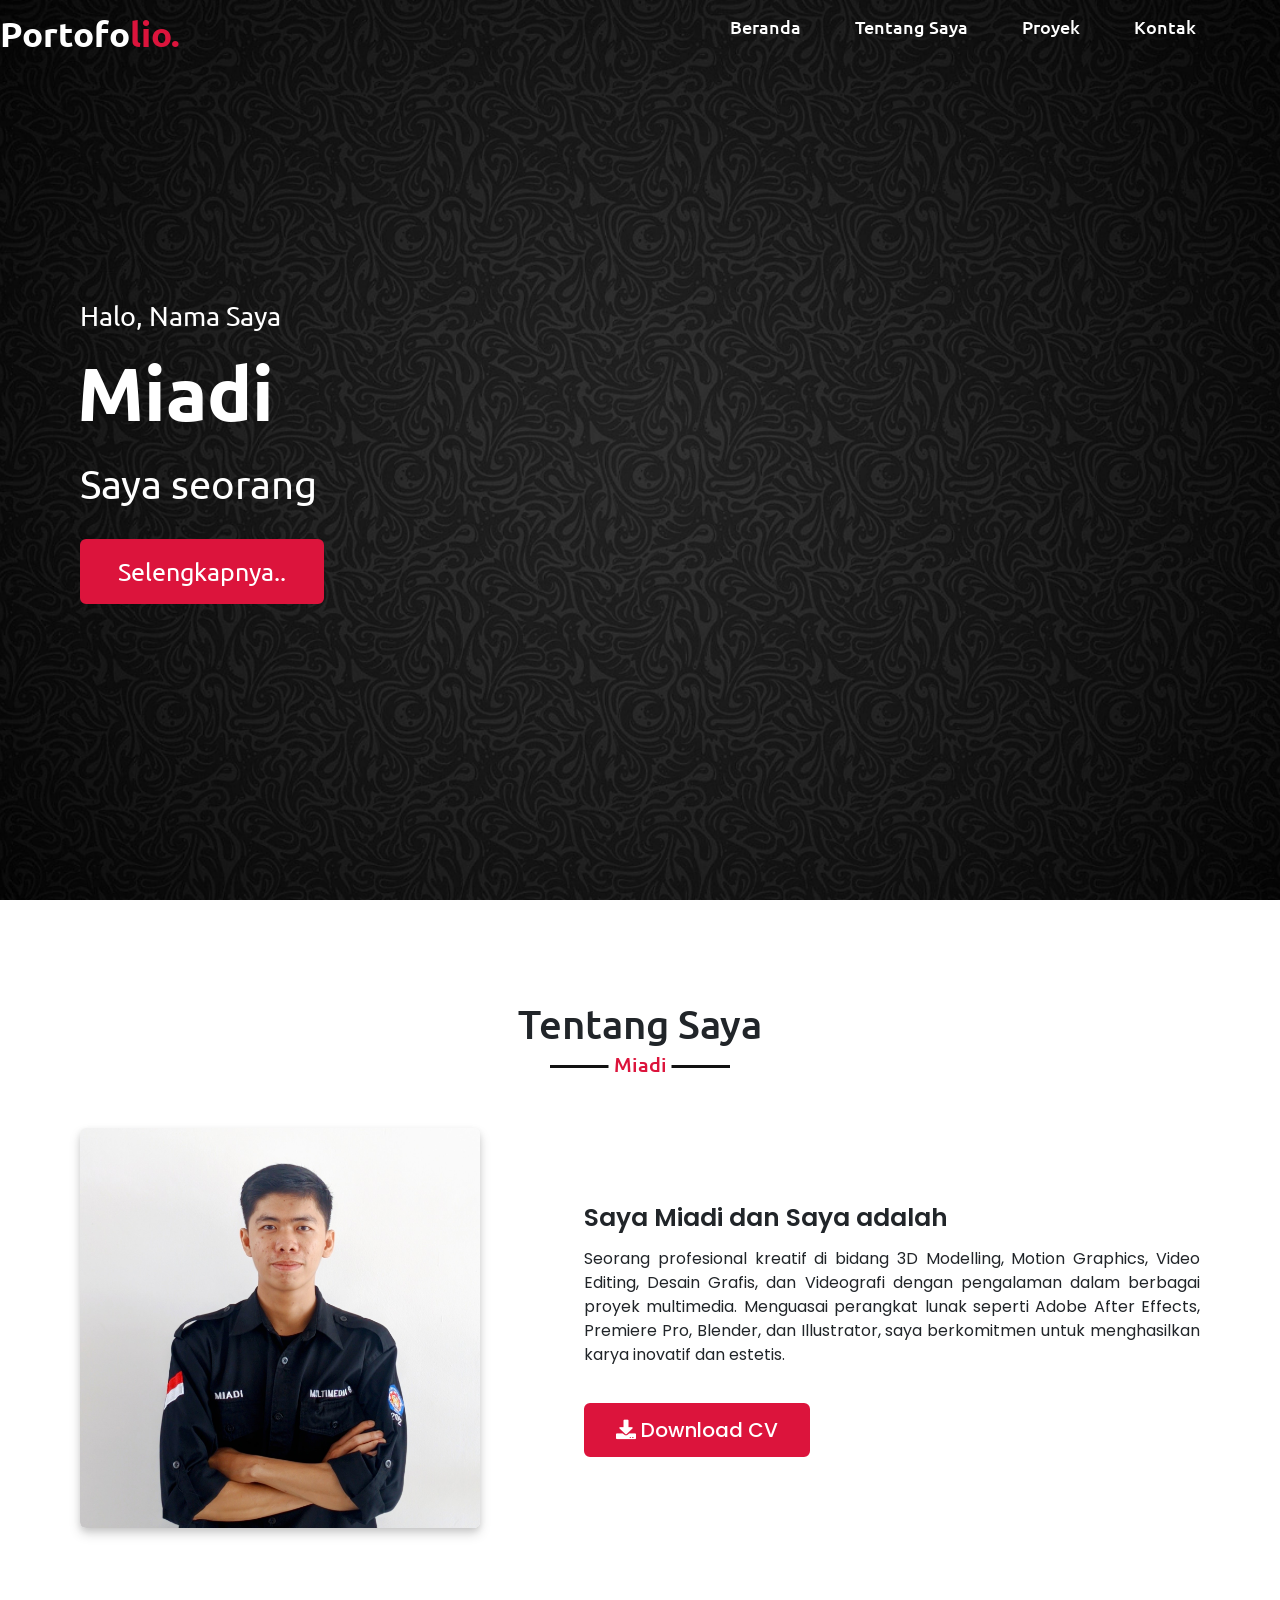
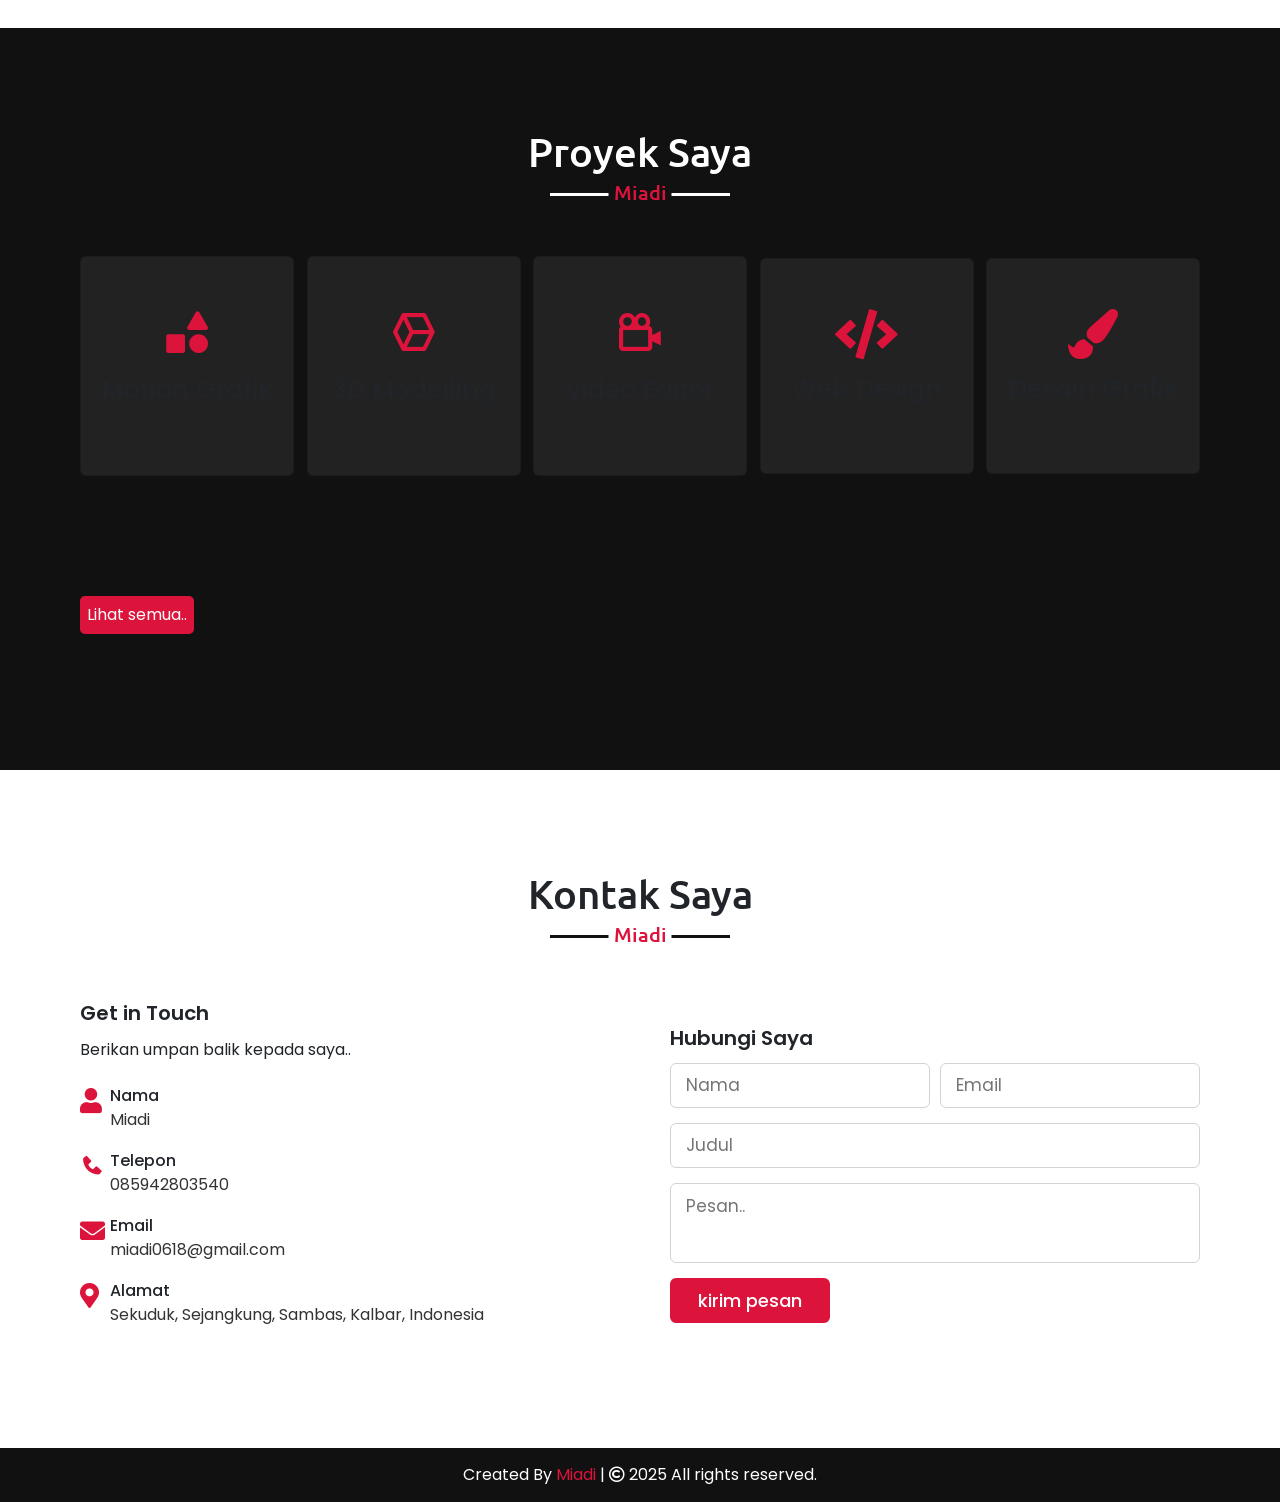
==== commit 88f5410b: "edit-3" ====
--- a/index.html
+++ b/index.html
@@ -73,11 +73,13 @@
                 </div>
                 <div class="column right">
                     <div class="text">Saya Miadi dan Saya adalah <span class="typing-2"></span></div>
-                    <p>Seorang profesional kreatif di bidang Motion Graphics, Video Editing, 3D Modeling, Desain Grafis, dan Videografi dengan pengalaman dalam berbagai proyek multimedia. Menguasai perangkat lunak seperti Adobe After Effects, Premiere Pro, Blender, dan Illustrator, saya berkomitmen untuk menghasilkan karya inovatif, estetis, dan sesuai dengan kebutuhan.</p>
-                    <a href="https://drive.google.com/uc?export=download&id=19Hf9Jdq39tYBk__xKJUrTQYD89leUGbO">
+                    <p>Seorang profesional kreatif di bidang 3D Modelling, Motion Graphics, Video Editing, Desain Grafis, dan Videografi dengan pengalaman dalam berbagai proyek multimedia. Menguasai perangkat lunak seperti Adobe After Effects, Premiere Pro, Blender, dan Illustrator, saya berkomitmen untuk menghasilkan karya inovatif dan estetis.</p>
+                    <a href="https://drive.google.com/uc?export=download&id=14wdAe2NTyjSlOtWlHKogvd-0QUhusdss">
                         <i class="fas fa-download"></i> Download CV
                     </a>
-                    
+
+                        <!-- copy link bagian ini aja -->
+                    <!-- 19Hf9Jdq39tYBk__xKJUrTQYD89leUGbO -->
                     
                 </div>
             </div>
@@ -160,8 +162,10 @@
                <br><br><br><br><br>
 
                <p>
-                <button class="btn-lihat" type="button" data-bs-toggle="collapse" data-bs-target=".multi-collapse" aria-expanded="false" aria-controls="multiCollapseExample1 multiCollapseExample2">Lihat semua..</button>
+                <button class="btn-lihat" type="button">Lihat semua..</button>
+                <button class="btn-tutup d-none" type="button">Tutup semua..</button>
               </p>
+              
 
 
 
@@ -219,6 +223,31 @@
                               </div>
                             </div>
 
+                            <!-- animasi tata cara SwaCAM -->
+
+                            <div class="col">
+                                <div class="card">
+                                  <article class="card__article">
+                                    <iframe 
+                                        src="https://www.youtube.com/embed/MsrkU4va3jI?si=qbEkM9czO94Gm_Hp" 
+                                        title="YouTube video player" 
+                                        class="card__iframe"
+                                        frameborder="0" 
+                                        allow="accelerometer; autoplay; clipboard-write; encrypted-media; gyroscope; picture-in-picture" 
+                                        allowfullscreen>
+                                    </iframe>
+                                
+                                    <div class="card__data">
+                                        <h2 class="card__title">Animasi Tata Cara SwaCAM Berbasis Video Instagram</h2>
+                                        <a href="https://youtu.be/MsrkU4va3jI?si=qbEkM9czO94Gm_Hp" class="card__button">Lihat</a>
+                                    </div>
+                                </article>
+                                </div>
+                              </div>
+
+
+                              
+
                         </div>
                           <!-- card pertama -->
 
@@ -255,7 +284,7 @@
                               </article>
                               </div>
                             </div>
-            
+                            
 
                             <div class="col">
                               <div class="card">
@@ -277,9 +306,30 @@
                               </div>
                             </div>
 
+
+                            <div class="col">
+                                <div class="card">
+                                  <article class="card__article">
+                                    <iframe 
+                                        src="https://www.youtube.com/embed/F-a1JQs8hbo?si=-xJVZz93P9YdunZu" 
+                                        title="YouTube video player" 
+                                        class="card__iframe"
+                                        frameborder="0" 
+                                        allow="accelerometer; autoplay; clipboard-write; encrypted-media; gyroscope; picture-in-picture" 
+                                        allowfullscreen>
+                                    </iframe>
+                                
+                                    <div class="card__data">
+                                        <h2 class="card__title">Animasi 3D "Rindu diantara Bangku Kosong"</h2>
+                                        <a href="https://youtu.be/F-a1JQs8hbo" class="card__button">Lihat</a>
+                                    </div>
+                                </article>
+                                </div>
+                              </div>
+
                         </div>
                           <!-- card kedua -->
-                        
+                    
 
                     </div>
                   </div>
--- a/style_portofolio.css
+++ b/style_portofolio.css
@@ -433,6 +433,16 @@
     border: none;
 }
 
+.btn-tutup{
+    padding: 7px;
+    color: #fff;
+    background: rgb(253, 185, 11);
+    border-radius: 5px;
+    border: none;
+}
+
+
+
 .card.card-body1, .card.card-body2, .card.card-body3, .card.card-body4, .card.card-body5{
     background-color: transparent;
 }
@@ -539,29 +549,56 @@
 
   }
   
+
+
+
+
+
+
+
+
+
+
+
+
+
+
+
+  
 /* --------------------------------------------------- */
 
 
-  /*  animasi hover */
-  .card__article:hover .card__data {
-    animation: show-data 1s forwards;
+
+/* --------------------------------------------------- */
+
+/* Card default state */
+.card__article .card__data {
+    opacity: 0;
+    transform: translateY(0);
+    transition: opacity 0.5s ease, transform 0.8s ease;
+    pointer-events: none;
+  }
+  
+  /* Saat class .show ditambahkan lewat JS */
+  .card__article.show .card__data {
     opacity: 1;
-    transition: opacity .3s;
-  }
-  
-  .card__article:hover {
-    animation: remove-overflow 2s forwards;
-  }
-  
-  .card__article:not(:hover) {
-    animation: show-overflow 2s forwards;
-  }
-  
-  .card__article:not(:hover) .card__data {
-    animation: remove-data 1s forwards;
-  }
-  
-  /* Card animation */
+    transform: translateY(-7rem);
+    pointer-events: auto;
+  }
+  
+  /* Kontrol overflow saat tampil */
+  .card__article.show {
+    overflow: initial;
+  }
+  
+  /* Kontrol overflow saat disembunyikan */
+  .card__article:not(.show) {
+    overflow: hidden;
+  }
+  
+  /* --------------------------------------------------- */
+  
+  /* Animasi tambahan jika ingin (bisa disesuaikan) */
   @keyframes show-data {
     50% {
       transform: translateY(-10rem);
@@ -571,12 +608,6 @@
     }
   }
   
-  @keyframes remove-overflow {
-    to {
-      overflow: initial;
-    }
-  }
-  
   @keyframes remove-data {
     0% {
       transform: translateY(-7rem);
@@ -589,15 +620,8 @@
     }
   }
   
-  @keyframes show-overflow {
-    0% {
-      overflow: initial;
-      pointer-events: none;
-    }
-    50% {
-      overflow: hidden;
-    }
-  }
+  /* ================================================ */
+  
 
 
 
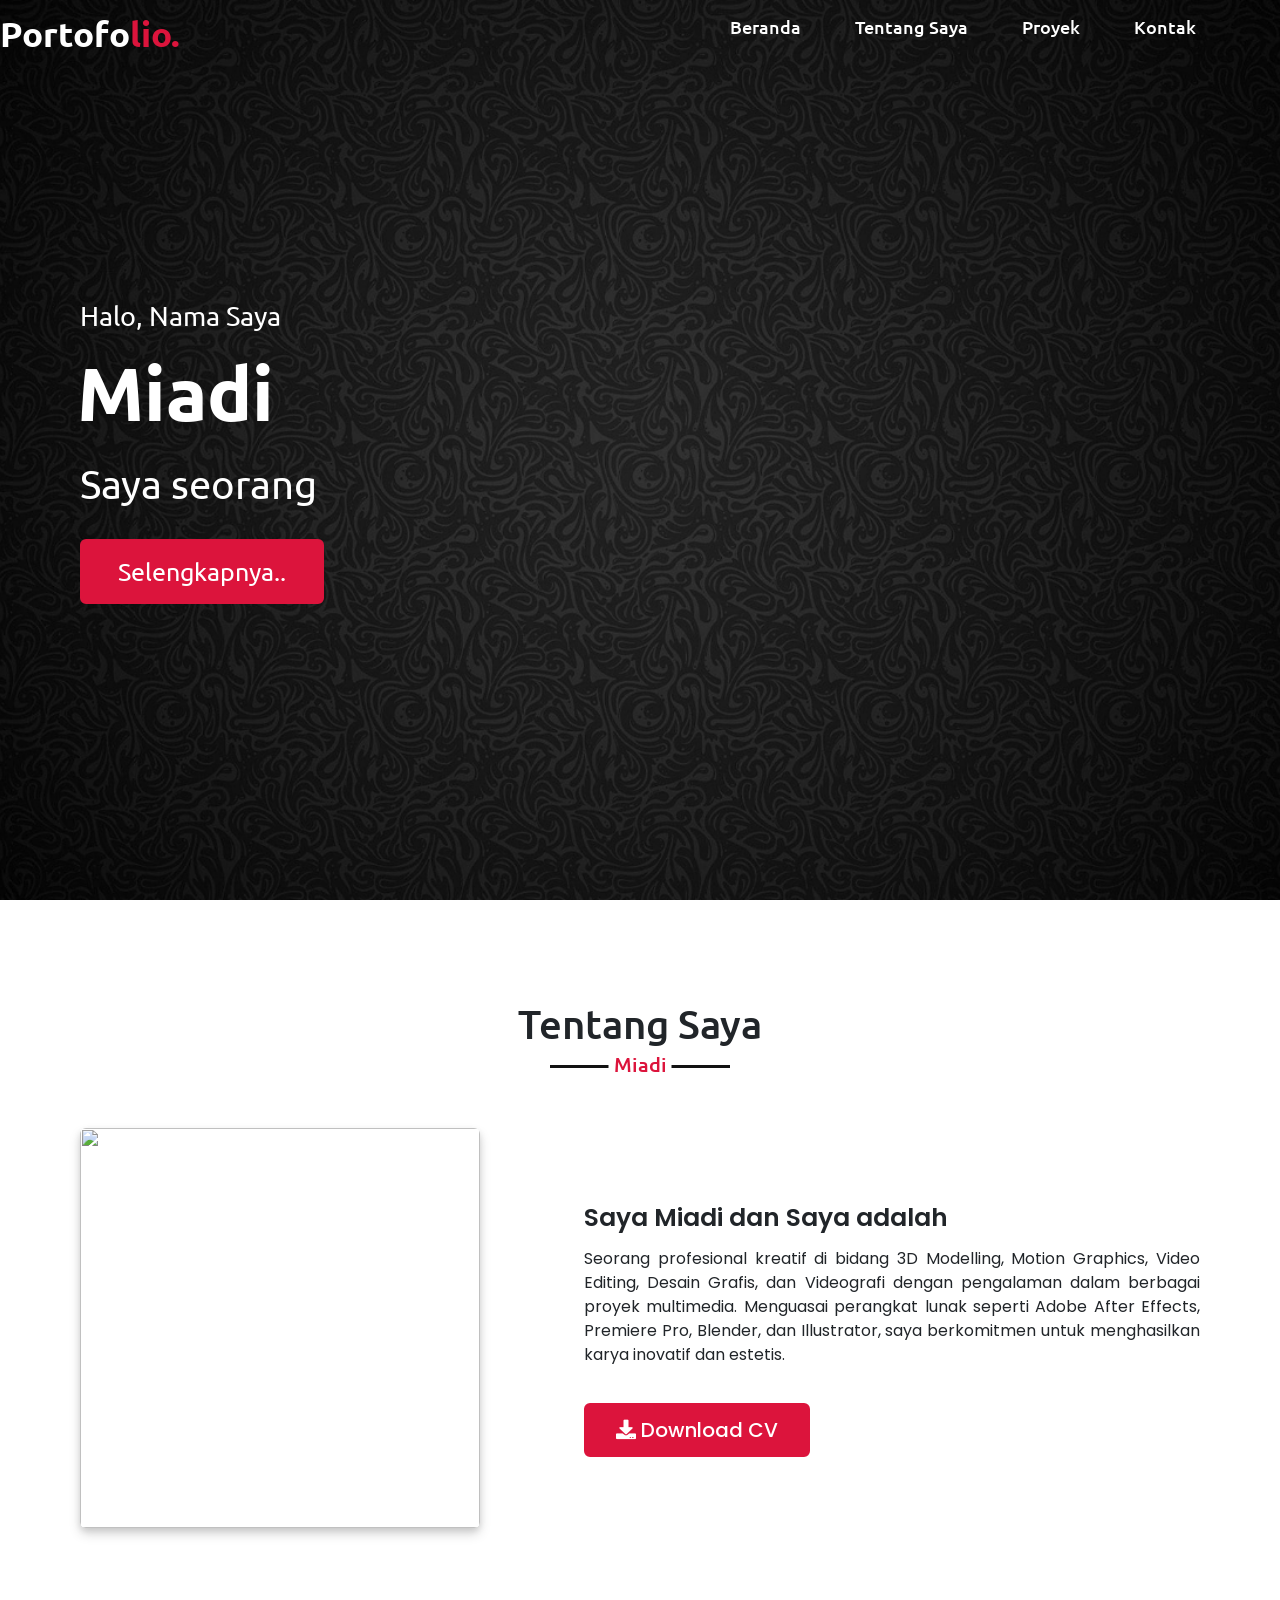
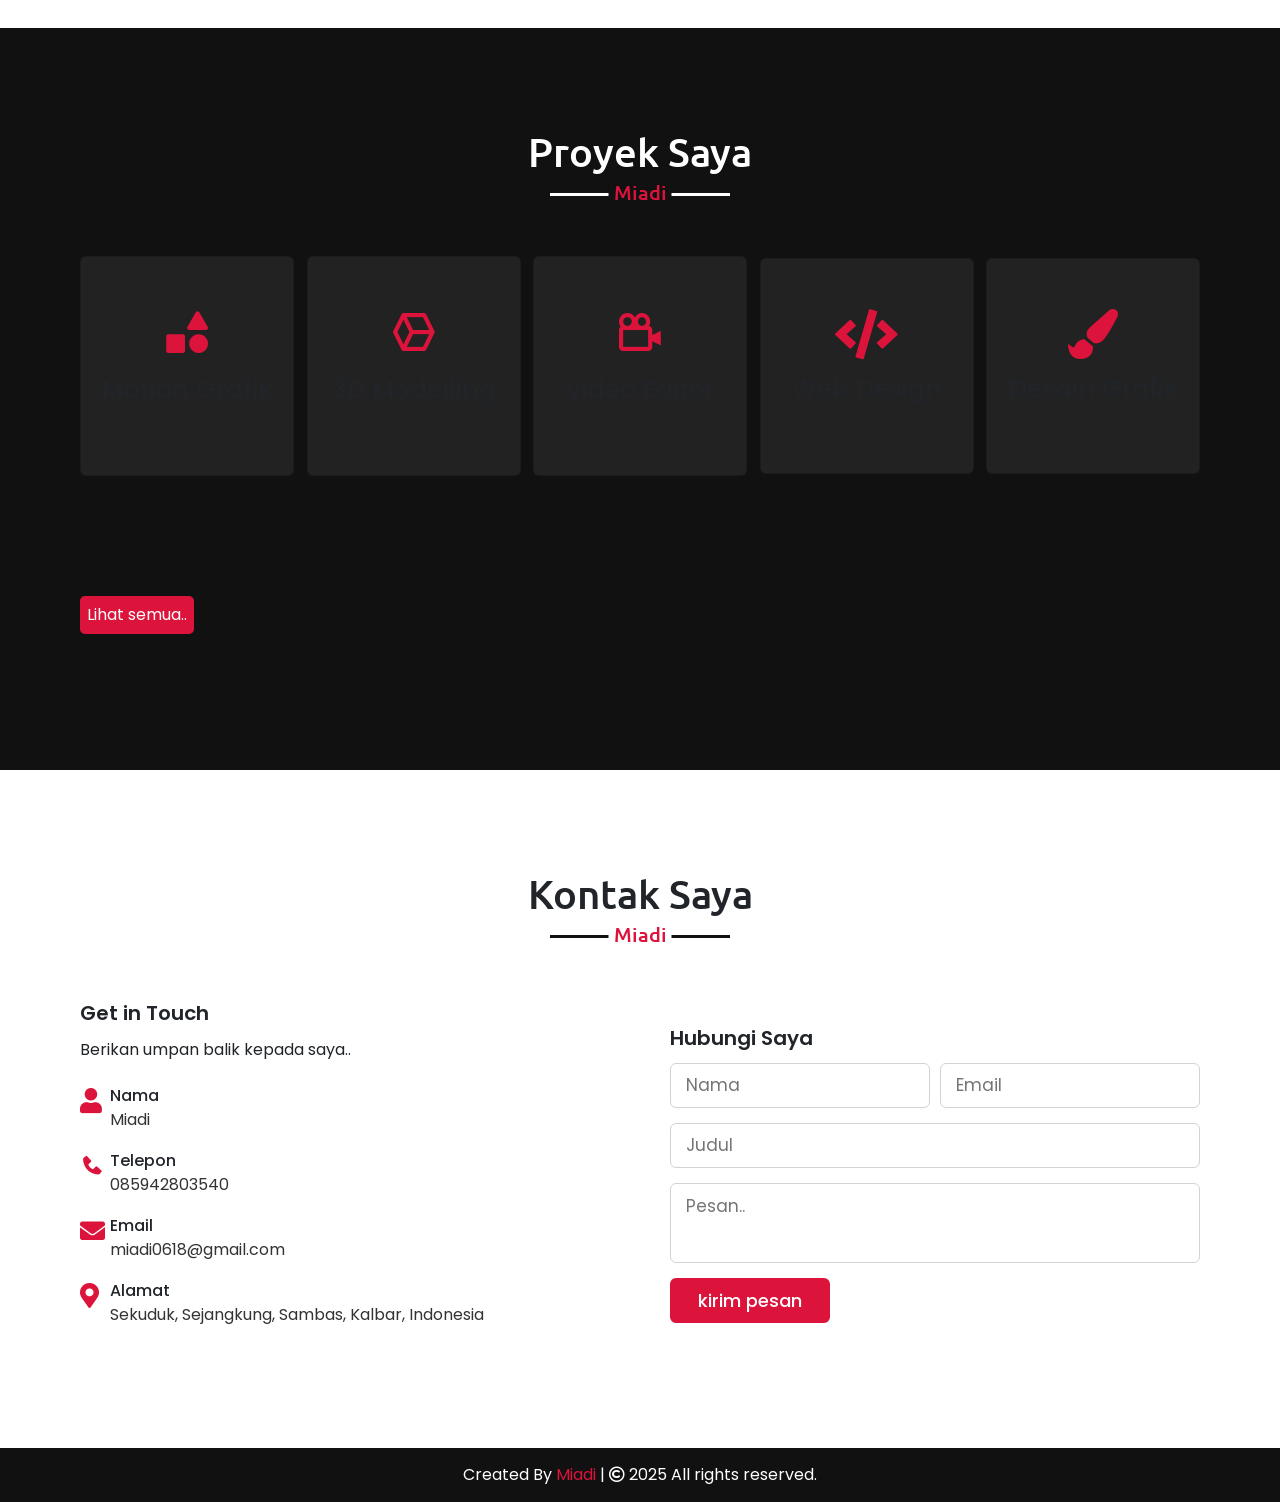
==== commit 13df00e9: "Update index.html" ====
--- a/index.html
+++ b/index.html
@@ -69,17 +69,18 @@
             <h2 class="title">Tentang Saya</h2>
             <div class="about-content">
                 <div class="column left">
-                    <img src="images/me.jpg" alt="">
+                    <img src="img/MIADI/me.jpg" alt="">
                 </div>
                 <div class="column right">
                     <div class="text">Saya Miadi dan Saya adalah <span class="typing-2"></span></div>
                     <p>Seorang profesional kreatif di bidang 3D Modelling, Motion Graphics, Video Editing, Desain Grafis, dan Videografi dengan pengalaman dalam berbagai proyek multimedia. Menguasai perangkat lunak seperti Adobe After Effects, Premiere Pro, Blender, dan Illustrator, saya berkomitmen untuk menghasilkan karya inovatif dan estetis.</p>
-                    <a href="https://drive.google.com/uc?export=download&id=14wdAe2NTyjSlOtWlHKogvd-0QUhusdss">
+                    <a href="https://drive.google.com/uc?export=download&id=1C02nK6yMP-m1MkecRCOPaTe9ZA88OP6M">
                         <i class="fas fa-download"></i> Download CV
                     </a>
 
                         <!-- copy link bagian ini aja -->
                     <!-- 19Hf9Jdq39tYBk__xKJUrTQYD89leUGbO -->
+
                     
                 </div>
             </div>
@@ -171,6 +172,7 @@
 
               <div class="row" id="row">
 
+<!-- -------------------------------------------------------------------------------------------------- -->
 <!-- -------------------------------------------------------------------------------------------------- -->
 
                 <div class="col-12 mt-1">
@@ -207,7 +209,7 @@
                               <div class="card">
                                 <article class="card__article">
                                   <iframe 
-                                      src="https://www.youtube.com/embed/hg7PuGPOqHw?si=G7HyFnnINPJ8nFLe" 
+                                      src="https://www.youtube.com/embed/hg7PuGPOqHw?si=lTbXF2flRn4ulsLG" 
                                       title="YouTube video player" 
                                       class="card__iframe"
                                       frameborder="0" 
@@ -217,7 +219,7 @@
                               
                                   <div class="card__data">
                                       <h2 class="card__title">Animasi 2D | Pencemaran Sungai Sambas</h2>
-                                      <a href="https://youtu.be/hg7PuGPOqHw?si=LdY50KUgfqYExidr" class="card__button">Lihat</a>
+                                      <a href="https://youtu.be/hg7PuGPOqHw?si=oFi289_f1S7P2kqz" class="card__button">Lihat</a>
                                   </div>
                               </article>
                               </div>
@@ -246,15 +248,93 @@
                               </div>
 
 
+                              <div class="col">
+                                <div class="card">
+                                  <article class="card__article">
+                                    <iframe 
+                                        src="https://www.youtube.com/embed/eoJIUKJ4qkU?si=DPu_l94YkdMTQcza" 
+                                        title="YouTube video player" 
+                                        class="card__iframe"
+                                        frameborder="0" 
+                                        allow="accelerometer; autoplay; clipboard-write; encrypted-media; gyroscope; picture-in-picture" 
+                                        allowfullscreen>
+                                    </iframe>
+                                
+                                    <div class="card__data">
+                                        <h2 class="card__title">Motion Kireina</h2>
+                                        <a href="https://youtu.be/eoJIUKJ4qkU" class="card__button">Lihat</a>
+                                    </div>
+                                </article>
+                                </div>
+                              </div>
+
+
+                              <div class="col">
+                                <div class="card">
+                                  <article class="card__article">
+                                    <iframe 
+                                        src="https://www.youtube.com/embed/y45OvNFy7_8?si=ArFVZQ_wGy_WoLlR" 
+                                        title="YouTube video player" 
+                                        class="card__iframe"
+                                        frameborder="0" 
+                                        allow="accelerometer; autoplay; clipboard-write; encrypted-media; gyroscope; picture-in-picture" 
+                                        allowfullscreen>
+                                    </iframe>
+                                
+                                    <div class="card__data">
+                                        <h2 class="card__title">DISIKAT</h2>
+                                        <a href="https://youtu.be/y45OvNFy7_8?si=hUhTiSiJazI4w6N7" class="card__button">Lihat</a>
+                                    </div>
+                                </article>
+                                </div>
+                              </div>
                               
 
+                            <div class="col">
+                                <div class="card">
+                                  <article class="card__article">
+       
+                                        <video class="card__iframe" controls poster="img/motion/Thumbnile/Super_burdas.png">
+                                          <source src="img/motion/SUPER_BURDAS.mp4" type="video/mp4">
+                                        </video>
+                            
+                                    <div class="card__data">
+                                        <h2 class="card__title"><a href="#" class="card__button">PENELITIAN SUPER BURDAS</a></h2>
+                                    </div>
+                                </article>
+                                </div> 
+                              </div>
+
+
+                              <div class="col">
+                                <div class="card">
+                                  <article class="card__article">
+                                    <iframe 
+                                        src="https://www.youtube.com/embed/zt6xthlmgBQ?si=WKdb8QArzPvaJcf-" 
+                                        title="YouTube video player" 
+                                        class="card__iframe"
+                                        frameborder="0" 
+                                        allow="accelerometer; autoplay; clipboard-write; encrypted-media; gyroscope; picture-in-picture" 
+                                        allowfullscreen>
+                                    </iframe>
+                                
+                                    <div class="card__data">
+                                        <h2 class="card__title">RUBIPA</h2>
+                                        <a href="https://youtu.be/zt6xthlmgBQ?si=VZ6BNca21ssUqyWn" class="card__button">Lihat</a>
+                                    </div>
+                                </article>
+                                </div>
+                              </div>
+
+
+    
                         </div>
                           <!-- card pertama -->
 
                     </div>
                   </div>
                 </div>
-
+<!-- -------------------------------------------------------------------------------------------------- -->
 <!-- -------------------------------------------------------------------------------------------------- -->
 
                 <div class="col-12 mt-1">
@@ -264,6 +344,29 @@
                         <br>
                         <!-- card kedua modelling -->
                         <div class="row row-cols-1 row-cols-md-2 g-4 row-cols-sm-1">
+
+
+                            <div class="col">
+                                <div class="card">
+                                  <article class="card__article">
+                                    <iframe 
+                                        src="https://www.youtube.com/embed/7obpTuoRoTQ?si=4d0mK5-3EF5f6gpx" 
+                                        title="YouTube video player" 
+                                        class="card__iframe"
+                                        frameborder="0" 
+                                        allow="accelerometer; autoplay; clipboard-write; encrypted-media; gyroscope; picture-in-picture" 
+                                        allowfullscreen>
+                                    </iframe>
+                                
+                                    <div class="card__data">
+                                        <h2 class="card__title">Datok Kullup</h2>
+                                        <a href="https://youtu.be/7obpTuoRoTQ?si=4d0mK5-3EF5f6gpx" class="card__button">Lihat</a>
+                                    </div>
+                                </article>
+                                </div>
+                              </div>
+
+
 
                             <div class="col">
                               <div class="card">
@@ -311,25 +414,111 @@
                                 <div class="card">
                                   <article class="card__article">
                                     <iframe 
-                                        src="https://www.youtube.com/embed/F-a1JQs8hbo?si=-xJVZz93P9YdunZu" 
-                                        title="YouTube video player" 
-                                        class="card__iframe"
-                                        frameborder="0" 
-                                        allow="accelerometer; autoplay; clipboard-write; encrypted-media; gyroscope; picture-in-picture" 
-                                        allowfullscreen>
+                                        src="https://www.youtube.com/embed/F-a1JQs8hbo?si=vvUUnv3i30imdXjr" 
+                                        title="YouTube video player" 
+                                        class="card__iframe"
+                                        frameborder="0" 
+                                        allow="accelerometer; autoplay; clipboard-write; encrypted-media; gyroscope; picture-in-picture" 
+                                        allowfullscreen
+                                        >
                                     </iframe>
                                 
                                     <div class="card__data">
                                         <h2 class="card__title">Animasi 3D "Rindu diantara Bangku Kosong"</h2>
-                                        <a href="https://youtu.be/F-a1JQs8hbo" class="card__button">Lihat</a>
-                                    </div>
-                                </article>
-                                </div>
-                              </div>
+                                        <a href="https://youtu.be/F-a1JQs8hbo?si=GANSGMNAc8oN6Aic" class="card__button">Lihat</a>
+                                    </div>
+                                </article>
+                                </div>
+                              </div>
+
+
+                              <div class="col">
+                                <div class="card">
+                                  <article class="card__article">
+                                    <iframe 
+                                        src="https://www.youtube.com/embed/jLsLsdh1Hbc?si=K44BruKOa4CPHOmd" 
+                                        title="YouTube video player" 
+                                        class="card__iframe"
+                                        frameborder="0" 
+                                        allow="accelerometer; autoplay; clipboard-write; encrypted-media; gyroscope; picture-in-picture" 
+                                        allowfullscreen>
+                                    </iframe>
+                                
+                                    <div class="card__data">
+                                        <h2 class="card__title">Animasi 3D MARICA</h2>
+                                        <a href="https://youtu.be/jLsLsdh1Hbc" class="card__button">Lihat</a>
+                                    </div>
+                                </article>
+                                </div>
+                              </div>
+
+
+                              <div class="col">
+                                <div class="card">
+                                  <article class="card__article">
+                                    <iframe 
+                                        src="https://www.youtube.com/embed/FilJkSqvj_U?si=Uy0B51LWFKdAAy3B" 
+                                        title="YouTube video player" 
+                                        class="card__iframe"
+                                        frameborder="0" 
+                                        allow="accelerometer; autoplay; clipboard-write; encrypted-media; gyroscope; picture-in-picture" 
+                                        allowfullscreen>
+                                    </iframe>
+                                
+                                    <div class="card__data">
+                                        <h2 class="card__title">Lego</h2>
+                                        <a href="https://youtu.be/FilJkSqvj_U?si=VfUbgns_sEpZMHq5" class="card__button">Lihat</a>
+                                    </div>
+                                </article>
+                                </div>
+                              </div>
+
+
+                              <div class="col">
+                                <div class="card">
+                                  <article class="card__article">
+                                    <iframe 
+                                        src="https://www.youtube.com/embed/rSSloLy6E40?si=moABUC-t1FUSBrbM" 
+                                        title="YouTube video player" 
+                                        class="card__iframe"
+                                        frameborder="0" 
+                                        allow="accelerometer; autoplay; clipboard-write; encrypted-media; gyroscope; picture-in-picture" 
+                                        allowfullscreen>
+                                    </iframe>
+                                
+                                    <div class="card__data">
+                                        <h2 class="card__title">Angry Bird</h2>
+                                        <a href="https://youtu.be/rSSloLy6E40?si=MXQ8MmkHnwFdd7Dm" class="card__button">Lihat</a>
+                                    </div>
+                                </article>
+                                </div>
+                              </div>
+
+                              <div class="col">
+                                <div class="card">
+                                  <article class="card__article">
+                                    <iframe 
+                                        src="https://www.youtube.com/embed/JyRBLCxfXBo?si=czJhgK5xMWN_UJdc" 
+                                        title="YouTube video player" 
+                                        class="card__iframe"
+                                        frameborder="0" 
+                                        allow="accelerometer; autoplay; clipboard-write; encrypted-media; gyroscope; picture-in-picture" 
+                                        allowfullscreen>
+                                    </iframe>
+                                
+                                    <div class="card__data">
+                                        <h2 class="card__title">Teks Prodator</h2>
+                                        <a href="https://youtu.be/JyRBLCxfXBo?si=nCJQinMBTN68XHLM" class="card__button">Lihat</a>
+                                    </div>
+                                </article>
+                                </div>
+                              </div>
+
+
 
                         </div>
                           <!-- card kedua -->
-                    
+                   
 
                     </div>
                   </div>
@@ -348,8 +537,11 @@
                         <!-- card ketiga video editor-->
                         <div class="row row-cols-1 row-cols-md-2 g-4">
 
+                            <!-- -------------------------------------------------------------------------------------------------- -->
+
                             <div class="col">
                                 <div class="card_website_img video">
+
                                     <article class="card__article">
                                         <h2 class="card__title video">Film Fiksi <span class="toko"></span></h2>
                                         <img 
@@ -364,6 +556,7 @@
                                     </article>
                                 </div>
                             </div>
+
                             
                             <div class="col">
                                 <div class="card_website_img video">
@@ -381,6 +574,249 @@
                                     </article>
                                 </div>
                             </div>
+
+<!-- -------------------------------------------------------------------------------------------------- -->
+
+                            <div class="col">
+                                <div class="card">
+                                <article class="card__article">
+                                    <iframe 
+                                        src="https://www.youtube.com/embed/yzzvq40rADE?si=1QyHC2lOHzPFgp0Q" 
+                                        title="YouTube video player" 
+                                        class="card__iframe"
+                                        frameborder="0" 
+                                        allow="accelerometer; autoplay; clipboard-write; encrypted-media; gyroscope; picture-in-picture" 
+                                        allowfullscreen>
+                                    </iframe>
+                                
+                                    <div class="card__data">
+                                        <h2 class="card__title">SwaCAM Mudik</h2>
+                                        <a href="https://youtu.be/yzzvq40rADE?si=EY4tuLkkuDfbP3Am" class="card__button">Lihat</a>
+                                    </div>
+                                </article>
+                                </div>
+                            </div>
+
+
+                            <div class="col">
+                                <div class="card">
+                                <article class="card__article">
+                                    <iframe 
+                                        src="https://www.youtube.com/embed/wDjFFar12fg?si=vDLrkYEYhNr8lVgZ" 
+                                        title="YouTube video player" 
+                                        class="card__iframe"
+                                        frameborder="0" 
+                                        allow="accelerometer; autoplay; clipboard-write; encrypted-media; gyroscope; picture-in-picture" 
+                                        allowfullscreen>
+                                    </iframe>
+                                
+                                    <div class="card__data">
+                                        <h2 class="card__title">Penyerahan SK dan Pengambilan Sumpah PPPK Kabupaten Sambas</h2>
+                                        <a href="https://youtu.be/wDjFFar12fg?si=0cQQwVg1HQ-9YQkd" class="card__button">Lihat</a>
+                                    </div>
+                                </article>
+                                </div>
+                            </div>
+
+
+                            <div class="col">
+                                <div class="card">
+                                <article class="card__article">
+                                    <iframe 
+                                        src="https://www.youtube.com/embed/7M3Ni2eFfmw?si=Mg4EptdDhrhHckDU" 
+                                        title="YouTube video player" 
+                                        class="card__iframe"
+                                        frameborder="0" 
+                                        allow="accelerometer; autoplay; clipboard-write; encrypted-media; gyroscope; picture-in-picture" 
+                                        allowfullscreen>
+                                    </iframe>
+                                
+                                    <div class="card__data">
+                                        <h2 class="card__title">Sosialisasi Website BKPSDMAD</h2>
+                                        <a href="https://youtu.be/7M3Ni2eFfmw?si=DKFwSN-0vQDgBD9a" class="card__button">Lihat</a>
+                                    </div>
+                                </article>
+                                </div>
+                            </div>
+
+
+
+                            <div class="col">
+                                <div class="card">
+                                <article class="card__article">
+                                    <iframe 
+                                        src="https://www.youtube.com/embed/kRZKk63MZpI?si=bhcq5e31XK2sYgWV" 
+                                        title="YouTube video player" 
+                                        class="card__iframe"
+                                        frameborder="0" 
+                                        allow="accelerometer; autoplay; clipboard-write; encrypted-media; gyroscope; picture-in-picture" 
+                                        allowfullscreen>
+                                    </iframe>
+                                
+                                    <div class="card__data">
+                                        <h2 class="card__title">MatchCut</h2>
+                                        <a href="https://youtube.com/shorts/kRZKk63MZpI?si=bhcq5e31XK2sYgWV" class="card__button">Lihat</a>
+                                    </div>
+                                </article>
+                                </div>
+                            </div>
+
+
+
+                            <div class="col">
+                                <div class="card">
+                                <article class="card__article">
+                                    <iframe 
+                                        src="https://www.youtube.com/embed/QdSSyWxN5CM?si=4Bbcy7oC_3CKJkg8" 
+                                        title="YouTube video player" 
+                                        class="card__iframe"
+                                        frameborder="0" 
+                                        allow="accelerometer; autoplay; clipboard-write; encrypted-media; gyroscope; picture-in-picture" 
+                                        allowfullscreen>
+                                    </iframe>
+                                
+                                    <div class="card__data">
+                                        <h2 class="card__title">Jalan Sehat BKPSDMAD</h2>
+                                        <a href="https://youtube.com/shorts/QdSSyWxN5CM?si=4Bbcy7oC_3CKJkg8" class="card__button">Lihat</a>
+                                    </div>
+                                </article>
+                                </div>
+                            </div>
+
+
+                            <div class="col">
+                                <div class="card">
+                                <article class="card__article">
+                                    <iframe 
+                                        src="https://www.youtube.com/embed/m7o9bsCYUV0?si=cMVL0dTgfuuu6uL5" 
+                                        title="YouTube video player" 
+                                        class="card__iframe"
+                                        frameborder="0" 
+                                        allow="accelerometer; autoplay; clipboard-write; encrypted-media; gyroscope; picture-in-picture" 
+                                        allowfullscreen>
+                                    </iframe>
+                                
+                                    <div class="card__data">
+                                        <h2 class="card__title">Lomba 17 Agustus 2025 BKPSDMAD</h2>
+                                        <a href="https://youtube.com/shorts/m7o9bsCYUV0?si=cMVL0dTgfuuu6uL5" class="card__button">Lihat</a>
+                                    </div>
+                                </article>
+                                </div>
+                            </div>
+
+
+
+                            <div class="col">
+                                <div class="card">
+                                <article class="card__article">
+                                    <iframe 
+                                        src="https://www.youtube.com/embed/nUkLfrOzCSU?si=gf_ROIxZt0IPmFbZ" 
+                                        title="YouTube video player" 
+                                        class="card__iframe"
+                                        frameborder="0" 
+                                        allow="accelerometer; autoplay; clipboard-write; encrypted-media; gyroscope; picture-in-picture" 
+                                        allowfullscreen>
+                                    </iframe>
+                                
+                                    <div class="card__data">
+                                        <h2 class="card__title">SwaCAM  1</h2>
+                                        <a href="https://youtube.com/shorts/nUkLfrOzCSU?si=gf_ROIxZt0IPmFbZ" class="card__button">Lihat</a>
+                                    </div>
+                                </article>
+                                </div>
+                            </div>
+
+
+                            <div class="col">
+                                <div class="card">
+                                <article class="card__article">
+                                    <iframe 
+                                        src="https://www.youtube.com/embed/N2KbBK9foVo?si=Ze3MjOuXa7FGwT6P" 
+                                        title="YouTube video player" 
+                                        class="card__iframe"
+                                        frameborder="0" 
+                                        allow="accelerometer; autoplay; clipboard-write; encrypted-media; gyroscope; picture-in-picture" 
+                                        allowfullscreen>
+                                    </iframe>
+                                
+                                    <div class="card__data">
+                                        <h2 class="card__title">SwaCAM  2</h2>
+                                        <a href="https://youtube.com/shorts/N2KbBK9foVo?si=Ze3MjOuXa7FGwT6P" class="card__button">Lihat</a>
+                                    </div>
+                                </article>
+                                </div>
+                            </div>
+
+
+                            <div class="col">
+                                <div class="card">
+                                <article class="card__article">
+                                    <iframe 
+                                        src="https://www.youtube.com/embed/yYyg-YZN6e4?si=yctQsChe3sEfC2Ih" 
+                                        title="YouTube video player" 
+                                        class="card__iframe"
+                                        frameborder="0" 
+                                        allow="accelerometer; autoplay; clipboard-write; encrypted-media; gyroscope; picture-in-picture" 
+                                        allowfullscreen>
+                                    </iframe>
+                                
+                                    <div class="card__data">
+                                        <h2 class="card__title">SwaCAM  3</h2>
+                                        <a href="https://youtube.com/shorts/yYyg-YZN6e4?si=yctQsChe3sEfC2Ih" class="card__button">Lihat</a>
+                                    </div>
+                                </article>
+                                </div>
+                            </div>
+
+
+                            <div class="col">
+                                <div class="card">
+                                <article class="card__article">
+                                    <iframe 
+                                        src="https://www.youtube.com/embed/4hkmzeUkg3E?si=-PvWG4S61tN79kid" 
+                                        title="YouTube video player" 
+                                        class="card__iframe"
+                                        frameborder="0" 
+                                        allow="accelerometer; autoplay; clipboard-write; encrypted-media; gyroscope; picture-in-picture" 
+                                        allowfullscreen>
+                                    </iframe>
+                                
+                                    <div class="card__data">
+                                        <h2 class="card__title">SwaCAM  4</h2>
+                                        <a href="https://youtube.com/shorts/4hkmzeUkg3E?si=-PvWG4S61tN79kid" class="card__button">Lihat</a>
+                                    </div>
+                                </article>
+                                </div>
+                            </div>
+
+
+                            <div class="col">
+                                <div class="card">
+                                <article class="card__article">
+                                    <iframe 
+                                        src="https://www.youtube.com/embed/NT2WTYq7Wqk?si=t-lPzyA_Bppt35DM" 
+                                        title="YouTube video player" 
+                                        class="card__iframe"
+                                        frameborder="0" 
+                                        allow="accelerometer; autoplay; clipboard-write; encrypted-media; gyroscope; picture-in-picture" 
+                                        allowfullscreen>
+                                    </iframe>
+                                
+                                    <div class="card__data">
+                                        <h2 class="card__title">SwaCAM  5</h2>
+                                        <a href="https://youtube.com/shorts/NT2WTYq7Wqk?si=t-lPzyA_Bppt35DM" class="card__button">Lihat</a>
+                                    </div>
+                                </article>
+                                </div>
+                            </div>
+
+
+                        
+
+
+                            
+
+                           
 
 
                         </div>
